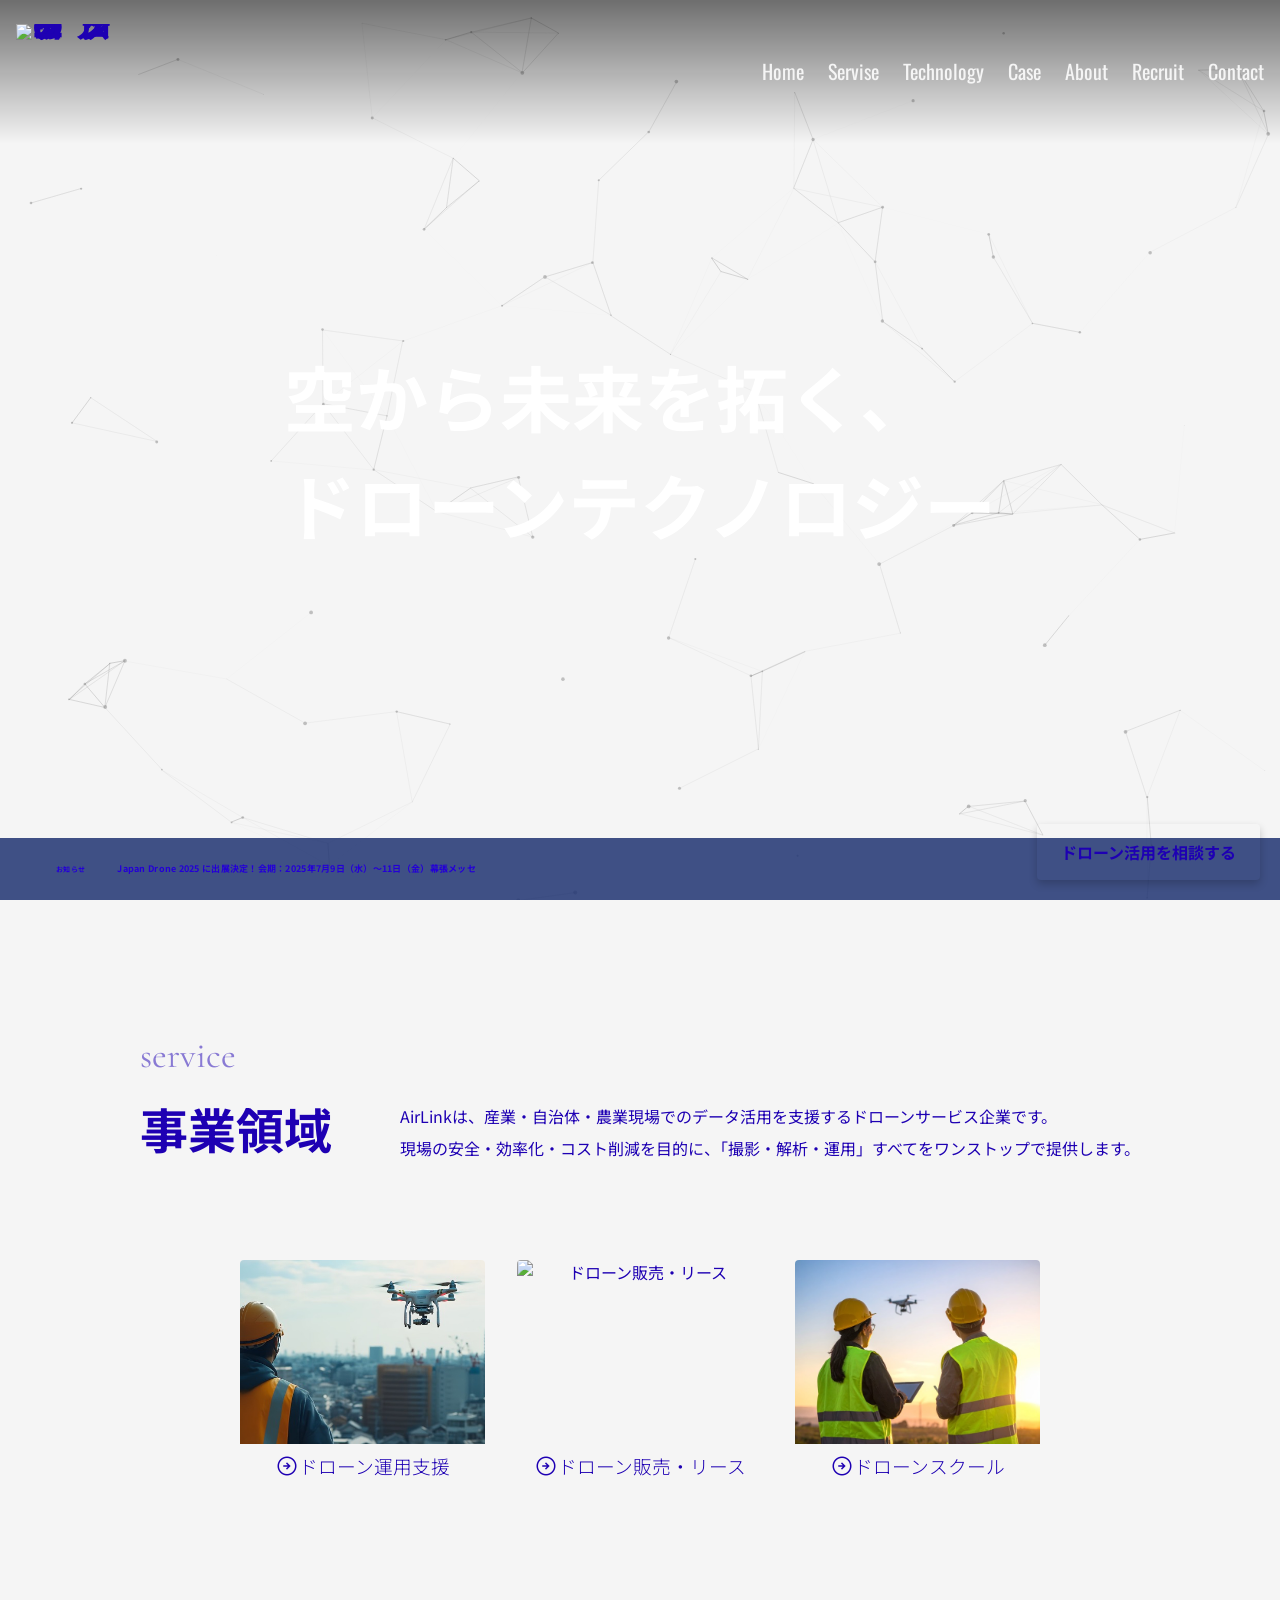
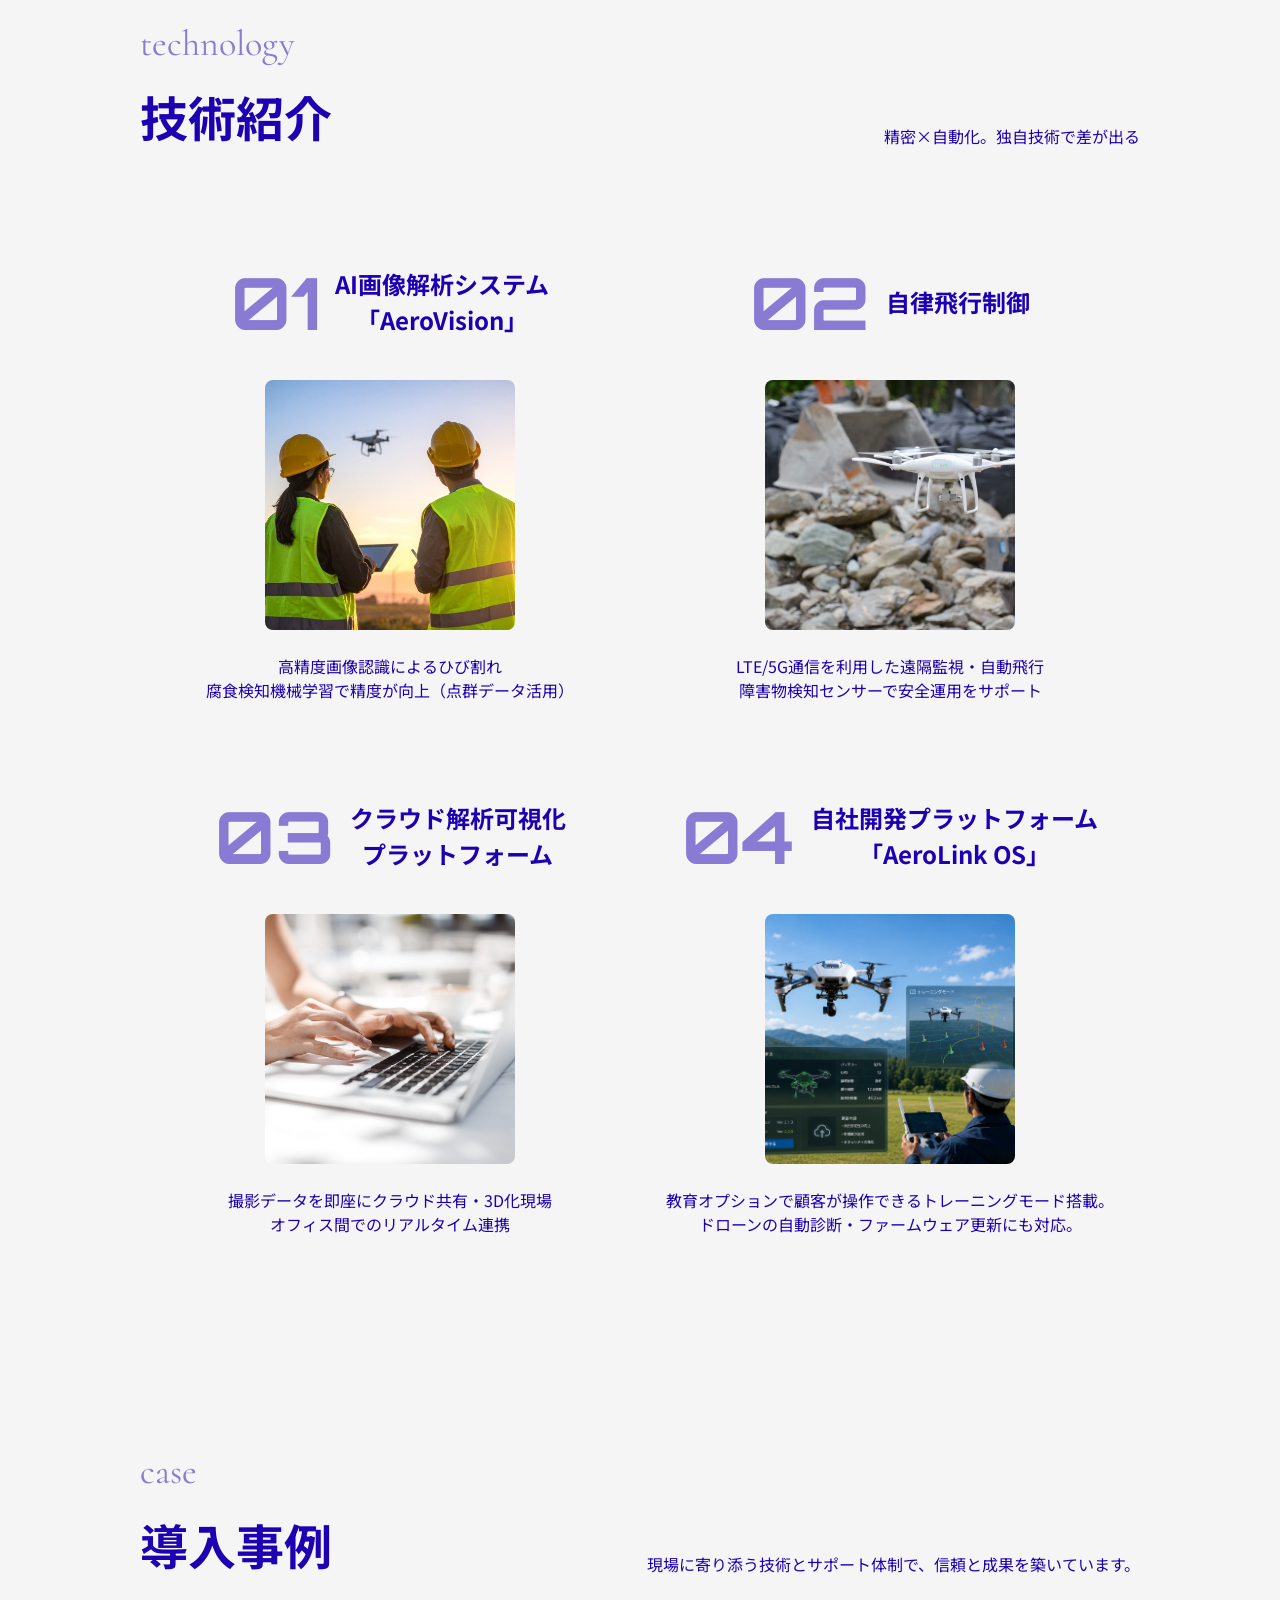
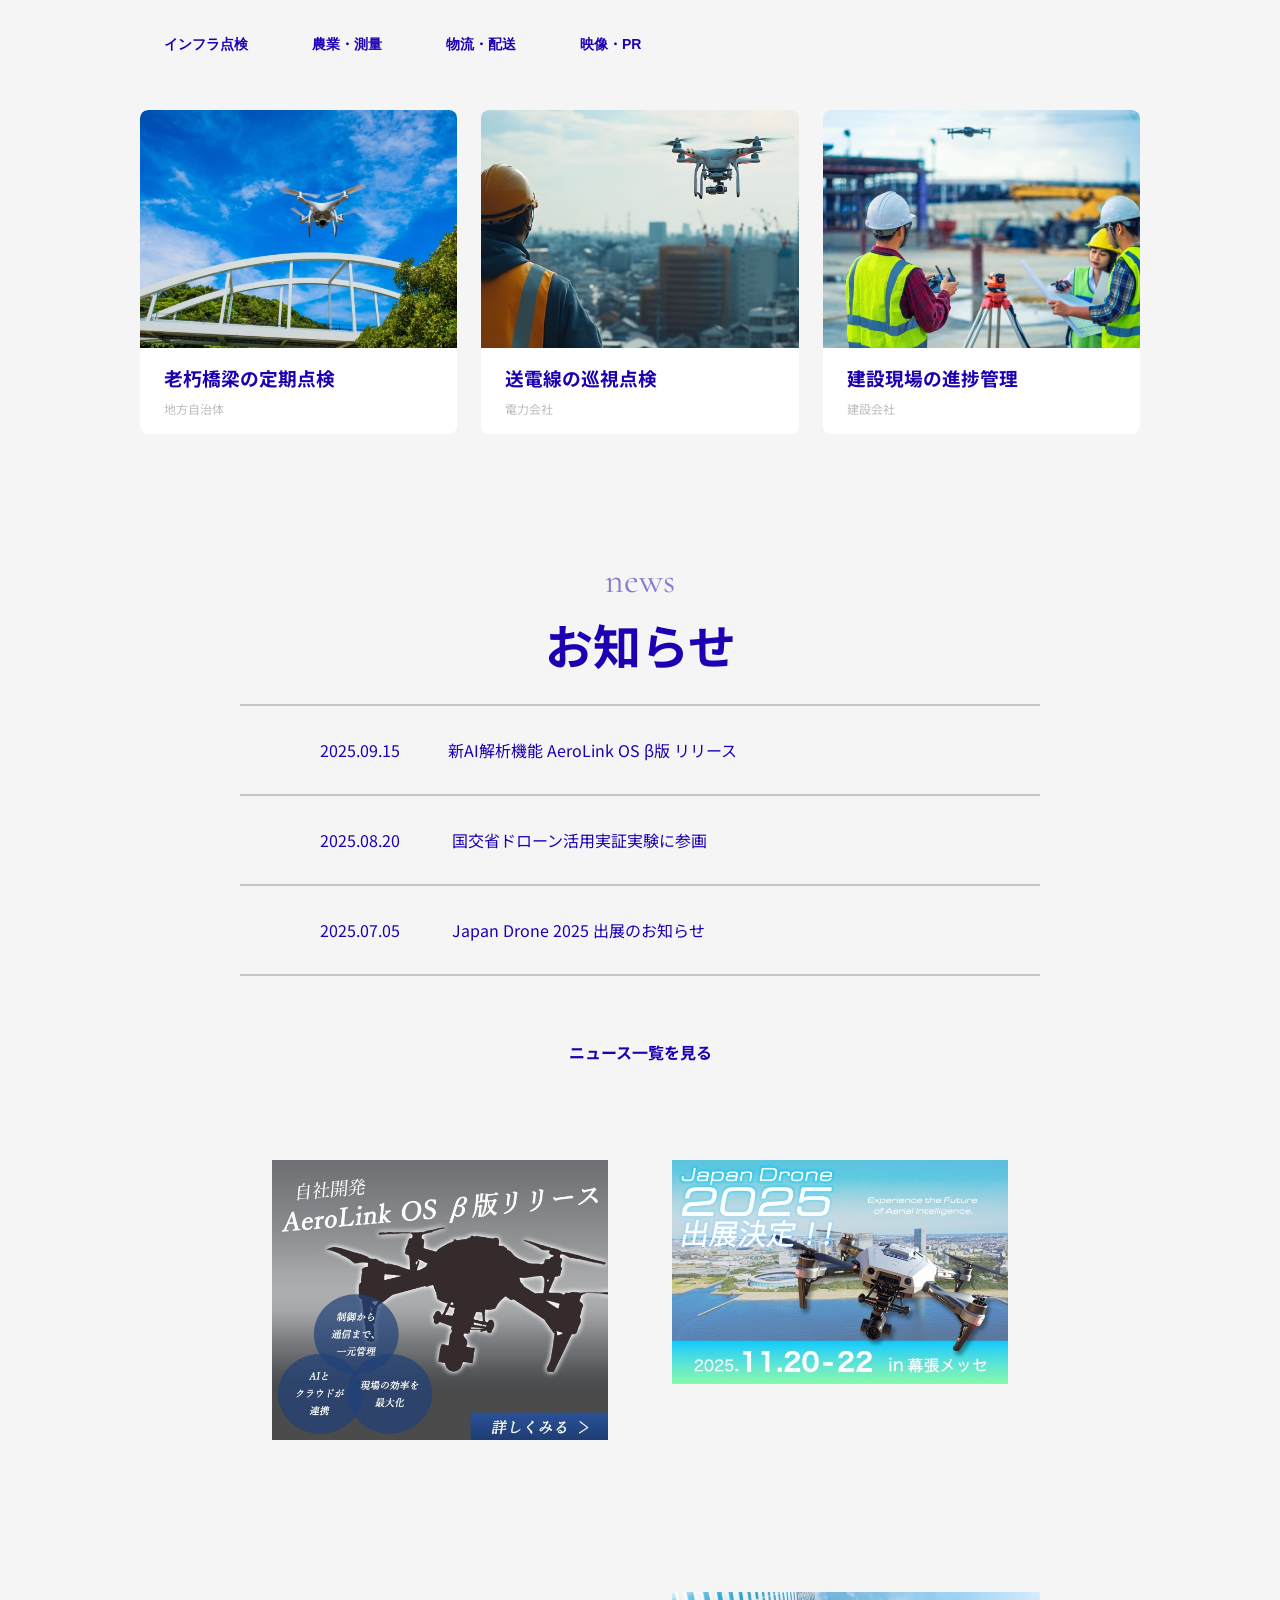
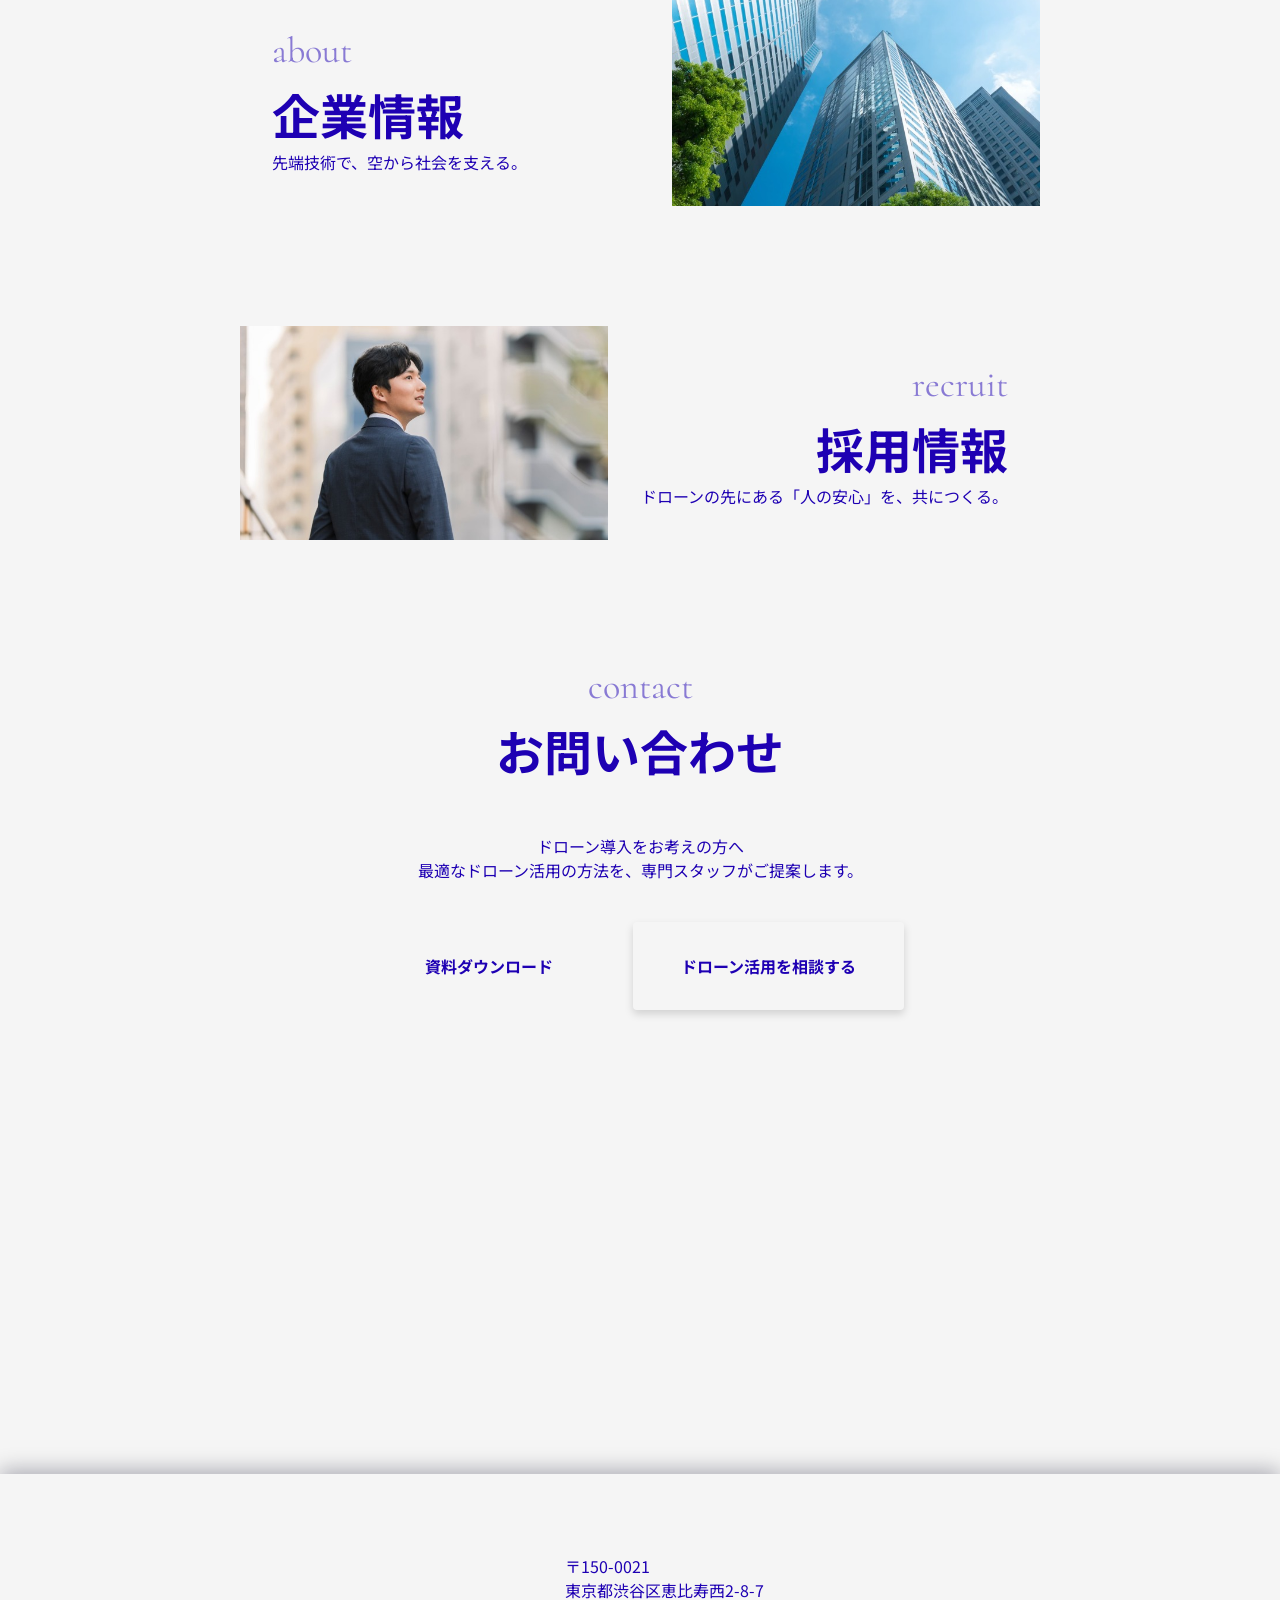
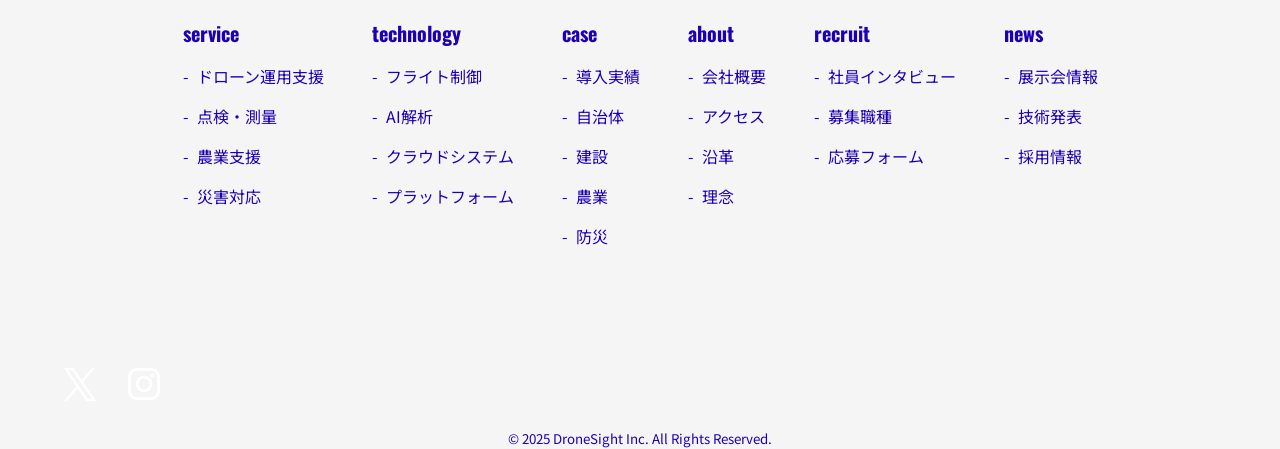
==== index.html @ 50ab11a4 "お知らせバーをヒーロー内に移動しファーストビューで表示されるよう修正" ====
<!DOCTYPE html>
<html lang="ja">

<head>
    <meta charset="UTF-8">
    <meta name="viewport" content="width=device-width, initial-scale=1.0">
    <meta name="robots" content="index, nofollow">
    <meta name="format-detection" content="telephone=no">
    <link rel="icon" href="./images/favicon.png" sizes="48x48" type="image/png">
    <link rel="apple-touch-icon" href="./images/favicon.png">

    <title>株式会社エアリンクテクノロジーズ</title>
    <meta name="description" content="エアリンクテクノロジーズは、産業向けドローンシステムとAI解析技術を駆使し、測量・点検・物流分野で高精度・高効率のソリューションを提供する技術企業です。">
    <link rel="stylesheet" href="./css/reset.css">
    <link rel="stylesheet" href="./css/globals.css">
    <link rel="stylesheet" href="./css/style.css">
    <link rel="stylesheet" href="./technology.html">
    <!-- google symbols -->
    <link rel="stylesheet"
        href="https://fonts.googleapis.com/css2?family=Material+Symbols+Outlined:opsz,wght,FILL,GRAD@20..48,100..700,0..1,-50..200" />
    <!-- google fonts -->
    <link
        href="https://fonts.googleapis.com/css2?family=Material+Symbols+Outlined&family=Shippori+Mincho&family=Cormorant:wght@400;600&family=Noto+Sans+JP:wght@400;700&family=Oswald:wght@400;600&family=Kaisei+Opti&family=Delius&family=Inter:wght@400;700&family=Orbitron:wght@400;700&family=Allura&family=Satisfy&display=swap"
        rel="stylesheet">

</head>

<body>
    <div id="bg"></div>
    <div class="site-container">
        <header>
            <!-- ここからハンバーガーメニュー -->

            <!-- メニューボタン -->
            <!-- ↓クリックしたら発動 -->
            <div class="btn">
                <!-- ↑クラス名をjs、cssセレクタと揃える。 -->
                <span></span>
                <span></span>
                <span></span>
            </div>
            <!-- メニューボタン -->

            <nav class="menu">
                <!-- ↑クラス名をjs、cssセレクタと揃える。 -->
                <ul>
                    <!-- メニューの中身 -->
                    <li><a class="link" href="./index.html">Home</a></li>
                    <li><a class="link" href="#p2">Servise</a></li>
                    <li><a class="link" href="./technology.html">Technoogy</a></li>
                    <li><a class="link" href="#p4">Case</a></li>
                    <li><a class="link" href="#p5">About</a></li>
                    <li><a class="link" href="#p6">Recruit</a></li>
                    <li><a class="link" href="#p7">Contact</a></li>
                    <!-- .linkはリンクをクリックしたときにメニューを閉じるjsのために付ける。js、cssセレクタと揃える。 -->
                    <!-- メニューの中身 -->
                </ul>
            </nav>
            <div class="hero-logo">
                <h1><a href="./index.html"><img src="./images/logo2.png" width="96" height="96" alt="エアリンクテクノロジーズのロゴ"></a></h1>
            </div>
            <nav class="menu-list">
                <ul>
                    <li><a href="./index.html" class="underline">Home</a></li>
                    <li><a href="#x" class="underline">Servise</a></li>
                    <li><a href="./technology.html" class="underline">Technology</a></li>
                    <li><a href="#x" class="underline">Case</a></li>
                    <li><a href="#x" class="underline">About</a></li>
                    <li><a href="#x" class="underline">Recruit</a></li>
                    <li><a href="#x" class="underline">Contact</a></li>
                </ul>
            </nav>
        </header>

        <main>
            <a href="#x" class="cta-btn">ドローン活用を相談する</a>
            <div class="hero-visual">
                <video autoplay muted loop playsinline class="hero-video">
                    <source src="./images/fv.mp4" type="video/mp4">
                    あなたのブラウザは動画に対応していません。
                </video>
                <p>空から未来を拓く、<span class="br">ドローンテクノロジー</span></p>
                <div class="fes-wrap">
                    <a href="#x" class="fes-notice">
                        <span class="fes-badge">お知らせ</span>
                        <p>Japan Drone 2025 に出展決定！会期：2025年7月9日（水）〜11日（金）幕張メッセ</p>
                    </a>
                </div>
            </div>
            <section class="service-wrap">
                <div class="section-inner size-l">
                    <div class="service-title slide-title">
                        <div class="service ">
                            <p class="en">service</p>
                            <h2>事業領域</h2>
                        </div>
                        <div class="service-about">
                            <p class="title-about">AirLinkは、産業・自治体・農業現場でのデータ活用を支援するドローンサービス企業です。<span class="br">
                                    現場の安全・効率化・コスト削減を目的に、「撮影・解析・運用」すべてをワンストップで提供します。</span></p>
                        </div>
                    </div>
                    <div class="service-list">
                        <div class="section-inner size-m">
                            <ul>
                                <li class="service-item">
                                    <a href="">
                                        <img src="./images/dorone7.jpeg" alt="ドローン運用支援">
                                        <h3 class="service-item-title">
                                            <span class="material-symbols-outlined"> arrow_circle_right
                                            </span>
                                            <span>ドローン運用支援</span>
                                        </h3>
                                    </a>
                                </li>
                                <li class="service-item">
                                    <a href="#X">
                                        <img src="./images/dorone6.png" alt="ドローン販売・リース">
                                        <h3 class="service-item-title">
                                            <span class="material-symbols-outlined">arrow_circle_right
                                            </span>
                                            <span>ドローン販売・リース</span>
                                        </h3>
                                    </a>
                                </li>
                                <li class="service-item">
                                    <a href="">
                                        <img src="./images/dorone_s.jpg" alt="ドローンスクール">
                                        <h3 class="service-item-title">
                                            <span class="material-symbols-outlined">arrow_circle_right
                                            </span>
                                            <span>ドローンスクール</span>
                                        </h3>
                                    </a>
                                </li>
                            </ul>
                        </div>
                    </div>
                </div>
            </section>
            <section class="technology-wrap">
                <div class="section-inner size-l">
                    <div class="technology-title slide-title">
                        <div class="technology ">
                            <p class="en">technology</p>
                            <h2>技術紹介</h2>
                        </div>
                        <div class="technology-about">
                            <p>精密×自動化。独自技術で差が出る</p>
                        </div>
                    </div>
                    <ul class="technology-list">
                        <li>
                            <div class="card-title">
                                <span class="number">01</span>
                                <h3> AI画像解析システム<span class="br">「AeroVision」</span></h3>
                            </div>
                            <img src="./images/dorone_s.jpg" alt="">
                            <p>高精度画像認識によるひび割れ<span class="br">腐食検知機械学習で精度が向上（点群データ活用）</span> </p>
                        </li>
                        <li>
                            <div class="card-title">
                                <span class="number">02</span>
                                <h3>自律飛行制御</h3>
                            </div>
                            <img src="./images/dorone8.jpeg" alt="">
                            <p>LTE/5G通信を利用した遠隔監視・自動飛行<span class="br">障害物検知センサーで安全運用をサポート</span></p>
                        </li>
                        <li>
                            <div class="card-title">
                                <span class="number">03</span>
                                <h3>クラウド解析可視化<span class="br">プラットフォーム</span></h3>
                            </div>
                            <img src="./images/dorone9.jpeg" alt="">
                            <p>撮影データを即座にクラウド共有・3D化現場<span class="br">オフィス間でのリアルタイム連携</span></p>
                        </li>
                        <li>
                            <div class="card-title">
                                <span class="number">04</span>
                                <h3>自社開発プラットフォーム<span class="br">「AeroLink OS」</span></h3>
                            </div>
                            <img src="./images/dorone7.png" alt="">
                            <p>教育オプションで顧客が操作できるトレーニングモード搭載。<span class="br">ドローンの自動診断・ファームウェア更新にも対応。</span></p>
                        </li>
                    </ul>
                </div>
            </section>
            <section class="case-wrap">
                <div class="section-inner size-l">
                    <div class="case-title slide-title">
                        <div class="case">
                            <p class="en">case</p>
                            <h2>導入事例</h2>
                        </div>
                        <div class="case-about">
                            <p class="title-about">現場に寄り添う技術とサポート体制で、信頼と成果を築いています。</p>
                        </div>
                    </div>
                    <div class="case-tabs">
                        <button class="case-tab active" data-cat="infra">インフラ点検</button>
                        <button class="case-tab" data-cat="agri">農業・測量</button>
                        <button class="case-tab" data-cat="logistics">物流・配送</button>
                        <button class="case-tab" data-cat="media">映像・PR</button>
                    </div>
                    <div class="case-slider-outer">
                        <div class="case-slider-track">
                            <div class="case-slide-card" data-cat="infra">
                                <img src="./images/bridge.jpeg" alt="">
                                <div class="case-slide-body">
                                    <h3>老朽橋梁の定期点検</h3>
                                    <span class="case-slide-label">地方自治体</span>
                                </div>
                            </div>
                            <div class="case-slide-card" data-cat="infra">
                                <img src="./images/dorone7.jpeg" alt="">
                                <div class="case-slide-body">
                                    <h3>送電線の巡視点検</h3>
                                    <span class="case-slide-label">電力会社</span>
                                </div>
                            </div>
                            <div class="case-slide-card" data-cat="infra">
                                <img src="./images/dorone5.jpeg" alt="">
                                <div class="case-slide-body">
                                    <h3>建設現場の進捗管理</h3>
                                    <span class="case-slide-label">建設会社</span>
                                </div>
                            </div>
                            <div class="case-slide-card" data-cat="agri">
                                <img src="./images/dorone12.jpg" alt="">
                                <div class="case-slide-body">
                                    <h3>広域農地の生育モニタリング</h3>
                                    <span class="case-slide-label">農業法人</span>
                                </div>
                            </div>
                            <div class="case-slide-card" data-cat="agri">
                                <img src="./images/dorone8.jpeg" alt="">
                                <div class="case-slide-body">
                                    <h3>測量時間を1/3に短縮</h3>
                                    <span class="case-slide-label">土地家屋調査士</span>
                                </div>
                            </div>
                            <div class="case-slide-card" data-cat="agri">
                                <img src="./images/dorone3.jpg" alt="">
                                <div class="case-slide-body">
                                    <h3>ピンポイント農薬散布</h3>
                                    <span class="case-slide-label">農業生産法人</span>
                                </div>
                            </div>
                            <div class="case-slide-card" data-cat="logistics">
                                <img src="./images/dorone11.jpg" alt="">
                                <div class="case-slide-body">
                                    <h3>離島への無人配送</h3>
                                    <span class="case-slide-label">EC事業者</span>
                                </div>
                            </div>
                            <div class="case-slide-card" data-cat="logistics">
                                <img src="./images/dorone13.jpg" alt="">
                                <div class="case-slide-body">
                                    <h3>山間部への医薬品輸送</h3>
                                    <span class="case-slide-label">医療機関</span>
                                </div>
                            </div>
                            <div class="case-slide-card" data-cat="logistics">
                                <img src="./images/dorone15.jpg" alt="">
                                <div class="case-slide-body">
                                    <h3>店舗間在庫移送の自動化</h3>
                                    <span class="case-slide-label">小売チェーン</span>
                                </div>
                            </div>
                            <div class="case-slide-card" data-cat="media">
                                <img src="./images/dorone14.jpg" alt="">
                                <div class="case-slide-body">
                                    <h3>工場・施設の販促動画制作</h3>
                                    <span class="case-slide-label">製造業</span>
                                </div>
                            </div>
                            <div class="case-slide-card" data-cat="media">
                                <img src="./images/dorone16.jpg" alt="">
                                <div class="case-slide-body">
                                    <h3>開発地の空撮PR映像</h3>
                                    <span class="case-slide-label">不動産デベロッパー</span>
                                </div>
                            </div>
                            <div class="case-slide-card" data-cat="media">
                                <img src="./images/dorone10.jpg" alt="">
                                <div class="case-slide-body">
                                    <h3>物件・土地の空撮PR</h3>
                                    <span class="case-slide-label">不動産仲介</span>
                                </div>
                            </div>
                        </div>
                    </div>
                </div>
            </section>
            <section class="news-wrap">
                <div class="section-inner size-m">
                    <div class="news-title">
                        <p class="en">news</p>
                        <h2>お知らせ</h2>
                    </div>
                    <div class="news-list">
                        <ol>
                            <li><a href=""><time datetime="2025-09-15">2025.09.15</time>新AI解析機能 AeroLink OS β版 リリース</a>
                            </li>
                            <li><a href=""><time datetime="2025-08-20">2025.08.20</time> 国交省ドローン活用実証実験に参画</a></li>
                            <li><a href=""><time datetime="2025-07-05">2025.07.05</time> Japan Drone 2025 出展のお知らせ</a>
                            </li>
                        </ol>
                        <div class="news-btn">
                            <a href="#X">ニュース一覧を見る</a>
                        </div>
                    </div>
                </div>
            </section>
            <section class="banner-wrap">
                <div class="section-inner size-m">
                    <p class="banner1"><a href="#X"><img src="./images/mr_1.jpg" width="200" height="100" alt=""></a>
                    </p>
                    <p class="banner2"><a href="#X"><img src="./images/makuhari.jpg" width="200" height="100"
                                alt=""></a>
                    </p>
                </div>
            </section>
            <section class="about-wrap">
                <div class="section-inner size-m">
                    <ul class="about-list">
                        <li>
                            <a href="">
                                <div class="about-title">
                                    <p class="en">about</p>
                                    <h2>企業情報</h2>
                                    <p>先端技術で、空から社会を支える。</p>
                                </div>
                                <div class="about-list-img"></div>
                            </a>
                        </li>
                    </ul>
                    <ul class="recruit-list">
                        <li>
                            <a href="">
                                <div class="recruit-list-img"></div>
                                <div class="recruit-title">
                                    <p class="en">recruit</p>
                                    <h2>採用情報</h2>
                                    <p>ドローンの先にある「人の安心」を、共につくる。</p>
                                </div>
                            </a>
                        </li>
                    </ul>
                </div>
            </section>
            <section class="contact-wrap">
                <div class="section-inner size-m">
                    <div class="contact-title">
                        <p class="en">contact</p>
                        <h2>お問い合わせ</h2>
                        <p>
                            ドローン導入をお考えの方へ
                            <span class="br">最適なドローン活用の方法を、専門スタッフがご提案します。</span>
                        </p>
                    </div>
                    <div class="contact-btn">
                        <div class="contact">
                            <a href="#x">資料ダウンロード</a>
                        </div>
                        <address class="tel-wrap">
                            <a href="#x">ドローン活用を相談する</a>
                        </address>
                    </div>
                </div>
            </section>
            <div class="map">
                <iframe
                    src="https://www.google.com/maps/embed?pb=!1m18!1m12!1m3!1d3240.216026651735!2d139.70423887534557!3d35.696301229146826!2m3!1f0!2f0!3f0!3m2!1i1024!2i768!4f13.1!3m3!1m2!1s0x60188cdeb91dcf3f%3A0xb6ac98faf88cd44!2z44Ki44K444Oj44K544OI44Ki44Kr44OH44Of44O8!5e0!3m2!1sja!2sjp!4v1761213517046!5m2!1sja!2sjp"
                    width="" height="400" style="border:0;" allowfullscreen="" loading="lazy"
                    referrerpolicy="no-referrer-when-downgrade"></iframe>
            </div>

        </main>
    </div>




    <footer>
        <div class="footer-wrap">
            <!-- <div class="copy">
                <h2>「ドローン×データで、空から社会を支える」</h2>
            </div> -->
            <div class="adress">
                <a href="./index.html"><img src="./images/logo.png" alt=""></a>
                <address>〒150-0021<span class="br">東京都渋谷区恵比寿西2-8-7</span></address>
            </div>
            <nav class="footer-main-menu">
                <ul class="footer-list">
                    <li class="footer-list-btn"><a href="#x" class="underline">service</a></li>
                    <li>
                        <a href="#x" class="underline">
                            <span class="add-char before " data-char="-">ドローン運用支援</span>
                        </a>
                    </li>
                    <li>
                        <a href="#x" class="underline">
                            <span class="add-char before " data-char="-">点検・測量</span>
                        </a>
                    </li>
                    <li>
                        <a href="#x" class="underline">
                            <span class="add-char before " data-char="-">農業支援</span>
                        </a>
                    </li>
                    <li>
                        <a href="#x" class="underline">
                            <span class="add-char before " data-char="-">災害対応</span>
                        </a>
                    </li>
                </ul>
                <ul class="footer-list">
                    <li class="footer-list-btn"><a href="./technology.html" class="underline">technology</a></li>
                    <li>
                        <a href="./technology.html" class="underline">
                            <span class="add-char before " data-char="-">フライト制御</span>
                        </a>
                    </li>
                    <li>
                        <a href="./technology.html" class="underline">
                            <span class="add-char before " data-char="-">AI解析</span>
                        </a>
                    </li>
                    <li>
                        <a href="./technology.html" class="underline">
                            <span class="add-char before " data-char="-">クラウドシステム</span>
                        </a>
                    </li>
                    <li>
                        <a href="./technology.html" class="underline">
                            <span class="add-char before " data-char="-">プラットフォーム</span>
                        </a>
                    </li>
                </ul>
                <ul class="footer-list">
                    <li class="footer-list-btn"><a href="#x" class="underline">case</a></li>
                    <li>
                        <a href="#x" class="underline">
                            <span class="add-char before" data-char="-">導入実績</span>
                        </a>
                    </li>
                    <li>
                        <a href="#x" class="underline">
                            <span class="add-char before" data-char="-">自治体</span>
                        </a>
                    </li>
                    <li>
                        <a href="#x" class="underline">
                            <span class="add-char before" data-char="-">建設</span>
                        </a>
                    </li>
                    <li>
                        <a href="#x" class="underline">
                            <span class="add-char before" data-char="-">農業</span>
                        </a>
                    </li>
                    <li>
                        <a href="#x" class="underline">
                            <span class="add-char before" data-char="-">防災</span>
                        </a>
                    </li>
                </ul>
                <ul class="footer-list">
                    <li class="footer-list-btn"><a href="#x" class="underline">about</a></li>
                    <li>
                        <a href="#x" class="underline">
                            <span class="add-char before" data-char="-">会社概要</span>
                        </a>
                    </li>
                    <li>
                        <a href="#x" class="underline">
                            <span class="add-char before" data-char="-">アクセス</span>
                        </a>
                    </li>
                    <li>
                        <a href="#x" class="underline">
                            <span class="add-char before" data-char="-">沿革</span>
                        </a>
                    </li>
                    <li>
                        <a href="#x" class="underline">
                            <span class="add-char before" data-char="-">理念</span>
                        </a>
                    </li>
                </ul>
                <ul class="footer-list">
                    <li class="footer-list-btn"><a href="#x" class="underline">recruit</a></li>
                    <li>
                        <a href="#x" class="underline">
                            <span class="add-char before" data-char="-">社員インタビュー</span>
                        </a>
                    </li>
                    <li>
                        <a href="#x" class="underline">
                            <span class="add-char before" data-char="-">募集職種</span>
                        </a>
                    </li>
                    <li>
                        <a href="#x" class="underline">
                            <span class="add-char before" data-char="-">応募フォーム</span>
                        </a>
                    </li>
                </ul>
                <ul class="footer-list">
                    <li class="footer-list-btn"><a href="#x" class="underline">news</a></li>
                    <li>
                        <a href="#x" class="underline">
                            <span class="add-char before" data-char="-">展示会情報</span>
                        </a>
                    </li>
                    <li>
                        <a href="#x" class="underline">
                            <span class="add-char before" data-char="-">技術発表</span>
                        </a>
                    </li>
                    <li>
                        <a href="#x" class="underline">
                            <span class="add-char before" data-char="-">採用情報</span>
                        </a>
                    </li>
                </ul>
            </nav>
        </div>
        <nav class="sns-links">
           
            <ul class="sns">
                <a href="#x"><img src="./images/logo-white.png" width="32" height="32" alt="エックス"></a>
            </ul>
            <ul class="sns">
                <li>
                    <a href="#x"><img src="./images/instagram_.png" width="32" height="32" alt="インスタグラム"></a>
                </li>
            </ul>
        </nav>

        <p class="small"><small>© 2025 DroneSight Inc. All Rights Reserved.</small></p>
    </footer>
     <script src="js/jquery-3.7.1.min.js"></script>
    <script src="./js/main.js"></script>
    <script src="./js/libs/particles.min.js"></script>
    <script src="js/script.js"></script>
</body>

</html>
---- css/globals.css ----
:root {
  /* 基本単位 */
  --base-unit: 8px;
  --half-unit: 4px;

  /* 余白 ----------------------------------------------------------------- */
  /* 倍数 */
  --spacing-1: calc(var(--base-unit) * 1);
  /* 8px */
  --spacing-2: calc(var(--base-unit) * 2);
  /* 16px */
  --spacing-3: calc(var(--base-unit) * 3);
  /* 24px */
  --spacing-4: calc(var(--base-unit) * 4);
  /* 32px */
  --spacing-5: calc(var(--base-unit) * 5);
  /* 40px */
  --spacing-6: calc(var(--base-unit) * 6);
  /* 48px */
  --spacing-7: calc(var(--base-unit) * 7);
  /* 56px */
  --spacing-8: calc(var(--base-unit) * 8);
  /* 64px */
  --spacing-9: calc(var(--base-unit) * 9);
  /* 72px */
  --spacing-10: calc(var(--base-unit) * 10);
  /* 80px */
  --spacing-11: calc(var(--base-unit) * 11);
  /* 88px */
  --spacing-12: calc(var(--base-unit) * 12);
  /* 96px */
  --spacing-15: calc(var(--base-unit) * 15);
  /* 120px */
  --spacing-16: calc(var(--base-unit) * 16);
  /* 128px */
  --spacing-25: calc(var(--base-unit) * 25);
  /* 200px */
  

  /* 特殊ケース */
  --spacing-min: 1px;
  --spacing-min-2: 2px;
  --spacing-half: var(--half-unit);
  --spacing-1_5: calc(var(--half-unit) * 3);
  --spacing-2_5: calc(var(--half-unit) * 5);
  --spacing-37_5: calc(var(--base-unit) * 37.5);

  /* 文字 ----------------------------------------------------------------- */
  /* 基本フォント定義 */
  --font-google-symbols: "Material Symbols Outlined";
  --font-serif-ja: "Shippori Mincho", serif;
  --font-serif-en: "Cormorant", serif;
  --font-gothic-ja: "Noto Sans JP", sans-serif;
  --font-gothic-en: "Oswald", sans-serif;
  --font-logo: "Kaisei Opti", serif;
  --font-color: "Delius", "Inter", "Noto Sans JP", cursive, sans-serif;
  --font-glitch: "Orbitron", "Noto Sans JP", sans-serif;
  --font-cursive: "Allura", "Satisfy", "Noto Sans JP", sans-serif;

  /* Font Weight */
  --font-weight-light: 300;
  --font-weight-regular: 400;
  --font-weight-medium: 500;
  --font-weight-bold: 700;

  /* 1rem = 10px 基準 */
  font-size: 62.5%;

  /* Font Size (px) */
  --font-size-10: 1rem;
  --font-size-12: 1.2rem;
  --font-size-14: 1.4rem;
  --font-size-16: 1.6rem;
  --font-size-18: 1.8rem;
  --font-size-20: 2rem;
  --font-size-24: 2.4rem;
  --font-size-28: 2.8rem;
  --font-size-32: 3.2rem;
  --font-size-36: 3.6rem;
  --font-size-48: 4.8rem;
  --font-size-64: 6.4rem;
  --font-size-72: 7.2rem;

  /* Line Height (%) */
  --line-height-100: 1;
  /* 100% */
  --line-height-120: 1.2;
  /* 120% (Default) */
  --line-height-140: 1.4;
  /* 140% */
  --line-height-150: 1.5;
  /* 150% */
  --line-height-180: 1.8;
  /* 180% */
  --line-height-200: 2;
  /* 200% */

  /* Default styles */
  --font-size-default: var(--font-size-16);
  --line-height-default: var(--line-height-150);

  /* ボーダー ----------------------------------------------------------------- */
  /* Border Widths */
  --border-w-min: 1px;
  --border-w-default: 2px;
  --border-bold: 4px;

  /* Border Radius with Scale */
  --radius-1: 1px;
  --radius-2: 2px;
  --radius-4: 4px;
  --radius-8: 8px;
  --radius-12: 12px;
  --radius-16: 16px;
  --radius-32: 32px;
  --radius-40: 40px;
  --radius-64: 64px;
  --radius-full: 9999px;

  --border-primary: var(--theme-color-fg);
  --border-secondary: var(--gray-50);
  --border-tertiary: var(--gray-20);

  /* 影 ----------------------------------------------------------------- */
  /* Shadow control variables */
  --shadow-enabled: 1;
  --shadow-elevation: 2;
  --shadow-opacity: calc(0.06 + (var(--shadow-elevation) * 0.04));

  /* Shadow variables */
  --shadow-subtle: 0px calc(1px * var(--shadow-enabled))
    calc(3px * var(--shadow-enabled)) 0px
    rgba(0, 0, 0, calc(var(--shadow-opacity) * 0.5));
  --shadow-normal: 0px calc(2px * var(--shadow-enabled))
    calc(8px * var(--shadow-enabled)) 0px
    rgba(0, 0, 0, calc(var(--shadow-opacity) * 0.66));
  --shadow-medium: 0px calc(4px * var(--shadow-enabled))
    calc(16px * var(--shadow-enabled)) 0px rgba(0, 0, 0, var(--shadow-opacity));
  --shadow-large: 0px calc(8px * var(--shadow-enabled))
    calc(32px * var(--shadow-enabled)) 0px
    rgba(0, 0, 0, calc(var(--shadow-opacity) * 1.33));
  --shadow-wide-weak: 0px calc(1px * var(--shadow-enabled))
    calc(12px * var(--shadow-enabled)) 0px
    rgba(0, 0, 0, calc(var(--shadow-opacity) * 0.5));
  --shadow-for-dark-text: 0px 1px 4px 0px #ffffff;

  /* 色 ----------------------------------------------------------------- */

  /* === HEX Colors === */

  /* Base Colors (HEX) */
  --non-colored-white: #ffffff;
  --non-colored-black: #000000;

  /* Grayscale (HEX) */
  --gray-10: #fafafa;
  --gray-20: #f5f5f5;
  --gray-30: #eeeeee;
  --gray-40: #e0e0e0;
  --gray-50: #bdbdbd;
  --gray-60: #9e9e9e;
  --gray-70: #757575;
  --gray-80: #616161;
  --gray-90: #424242;

  /* Theme Colors (HEX) */
  --theme-color-primary: #1e00b3;
  --theme-color-secondary: #4931ff;
  --theme-color-tertiary: #00e0ff;
  --theme-color-gradient: 
  var(--theme-color-primary) 0%, 
  var(--theme-color-secondary) 50%, 
  var(--theme-color-tertiary) 100%;


  --theme-color-red-primary: #ff1a1a;
  --theme-color-red-accent: #33ff99;
  --theme-color-blue-primary: #1738ff;
  --theme-color-blue-accent: #39ff14;
  --theme-color-yellow-highlight: #ffe924;
  --theme-color-violet-primary: #e46cff;
  --theme-color-violet-accent: #3dffe6;
  --theme-color-aqua-primary: #5ff2ea;
  --theme-color-aqua-accent: #d4ff1f;
  --theme-color-orange-primary: #ff6733;
  --theme-color-orange-accent: #ffd633;
  --theme-color-yellow-primary: #ffe924;
  --theme-color-yellow-accent: #ff3a1f;

  /* === RGB Colors === */

  /* Base RGB Values */
  --colored-black-rgb: 14, 14, 14;
  --colored-white-rgb: 245, 245, 245;
  --red-primary-rgb: 255, 26, 26;
  --blue-primary-rgb: 23, 56, 255;
  --violet-primary-rgb: 228, 108, 255;
  --aqua-primary-rgb: 95, 242, 234;
  --orange-primary-rgb: 255, 103, 51;

  /* Solid RGB Colors */
  --colored-black: rgb(var(--colored-black-rgb));
  --colored-white: rgb(var(--colored-white-rgb));

  /* Transparent Colors - Black */
  --black-transparent-60: rgba(var(--colored-black-rgb), 0.6);
  --black-transparent-40: rgba(var(--colored-black-rgb), 0.4);
  --black-transparent-20: rgba(var(--colored-black-rgb), 0.2);
  --black-transparent-10: rgba(var(--colored-black-rgb), 0.1);

  /* Transparent Colors - White */
  --white-transparent-95: rgba(var(--colored-white-rgb), 0.95);
  --white-transparent-90: rgba(var(--colored-white-rgb), 0.9);
  --white-transparent-70: rgba(var(--colored-white-rgb), 0.7);
  --white-transparent-50: rgba(var(--colored-white-rgb), 0.5);
  --white-transparent-30: rgba(var(--colored-white-rgb), 0.3);
  --white-transparent-10: rgba(var(--colored-white-rgb), 0.1);

  /* Transparent Colors - Theme */
  --red-transparent-20: rgba(var(--red-primary-rgb), 0.2);
  --blue-transparent-20: rgba(var(--blue-primary-rgb), 0.2);
  --violet-transparent-20: rgba(var(--violet-primary-rgb), 0.2);
  --violet-transparent-50: rgba(var(--violet-primary-rgb), 0.5);
  --aqua-transparent-20: rgba(var(--aqua-primary-rgb), 0.2);
  --aqua-transparent-50: rgba(var(--aqua-primary-rgb), 0.5);
  --orange-transparent-20: rgba(var(--orange-primary-rgb), 0.2);
  --orange-transparent-50: rgba(var(--orange-primary-rgb), 0.5);

  /* === Shadow Effects === */

  /* Theme Color Shadows */
  --theme-color-red-shadow: 0 0 20px var(--theme-color-red-primary),
    inset 0 0 20px var(--red-transparent-20);
  --theme-color-blue-shadow: 0 0 20px var(--theme-color-blue-primary),
    inset 0 0 20px var(--blue-transparent-20);

  /* === Semantic Colors === */

  /* Theme Semantic Colors */
  --theme-color-fg: var(--theme-color-primary);
  --theme-color-surface: var(--colored-white); /* 主に背景 */
  --theme-color-muted: var(--gray-70);
  --theme-color-fg-inverse: var(--colored-white); /* 逆になる */
  --theme-color-surface-inverse: var(--colored-black);
  --theme-color-muted-inverse: var(--gray-30);

  /* Status Colors */
  --success-color: var(--theme-color-blue-primary);
  --error-color: var(--theme-color-red-primary);
  --caution-color: var(--theme-color-red-primary);
  --warning-color: var(--theme-color-yellow-highlight);

  /* ルール ----------------------------------------------------------------- */
  /* 今回はなし */

  /* インデックス */
  --layer-a: 10;
  --layer-b: 20;
  --layer-c: 30;
  --layer-d: 40;
  --layer-max: 1000;

  /* トランジション */
  --transition-fast: 0.2s ease;
  --transition-smooth: 0.3s cubic-bezier(0.4, 0, 0.2, 1);
  --transition-slow: 0.6s cubic-bezier(0.4, 0, 0.2, 1);
  --transition-bounce: 0.6s cubic-bezier(0.68, -0.55, 0.265, 1.55);
  --transition-color: color 0.8s ease, background-color 0.8s ease,
    border-color 0.8s ease, box-shadow 0.8s ease;

  /* レイアウト */
  --header-height: 56px;
  --site-max-width: 1400px;
  --page-container-width: 800px;
  --content-max-width: 1200px;
  --section-inner-size-l: 1000px;
  --section-inner-size-m: 800px;
  --section-inner-size-s: 600px;
  --main-min-width: 372px;
  --bg-title-size: clamp(100px, 12vw, 220px);

  /* UI Components */
  --icon-btn-size: 48px;
}

/***********************************************************************************/
/* HTMLタグ                                                                        */
/***********************************************************************************/

html {
  scroll-behavior: smooth;
}

body {
  max-width: 100%;
  font-family: var(--font-gothic-ja);
  font-size: var(--font-size-default);
  font-weight: var(--font-weight-regular);
  line-height: var(--line-height-default);
  font-optical-sizing: auto;
  font-style: normal;
  text-align: justify;
  letter-spacing: 0;
  color: var(--theme-color-fg);
  background-color: var(--colored-white);
  accent-color: var(--theme-color-red-primary);
  -webkit-font-smoothing: antialiased;
  -moz-osx-font-smoothing: grayscale;
}

h1,
h2,
h3,
h4,
h5,
h6 {
  color: var(--theme-color-fg);
}

a {
  color: var(--theme-color-fg);
  text-decoration: none;
  transition: all var(--transition-fast);

  &:hover {
    color: var(--theme-color-fg);
  }

  &:active {
    color: var(--theme-color-red-primary);
  }
}

img {
  width: 100%;
  max-width: 100%;
  height: auto;
  vertical-align: bottom;
}

input,
select,
textarea {
  padding: var(--spacing-half) var(--spacing-1);
  border: var(--border-w-default) solid var(--border-secondary);
  border-radius: var(--radius-4);
  color: var(--theme-color-fg);
  background-color: var(--gray-30);
  transition: all var(--transition-smooth);

  &:focus {
    border-color: var(--theme-color-red-primary);
    box-shadow: var(--shadow-subtle);
  }
}

button {
  border: none;
  background: transparent;
}

/* スクロールバーのスタイリング */
::-webkit-scrollbar {
  width: var(--spacing-1);
  border-radius: var(--radius-8);
}

::-webkit-scrollbar-track {
  background-color: var(--gray-20);
}

::-webkit-scrollbar-thumb {
  background-color: var(--gray-50);
  border-radius: var(--radius-8);

  &:hover {
    background-color: var(--gray-60);
  }
}

/***********************************************************************************/
/* 汎用                                                                            */
/***********************************************************************************/
.clearfix::after {
  content: "";
  display: table;
  clear: both;
}

/* スクリーンリーダー専用 */
.sr-only {
  position: absolute;
  width: 1px;
  height: 1px;
  padding: 0;
  margin: -1px;
  overflow: hidden;
  clip: rect(0, 0, 0, 0);
  white-space: nowrap;
  border: 0;
}

span,
strong {
  /* 改行 */
  &.br {
    display: block;
  }

  /* SEO対策文字付与 */
  &.add-char {
    &.before {
      &::before {
        content: attr(data-char);
      }
    }

    &.after {
      &::after {
        content: attr(data-char);
      }
    }
  }
}
---- css/style.css ----
@charset "utf-8";

html {
    font-size: var(--font-size-16);
    font-family: var(--font-gothic-ja);

}

/* ↓ここからハンバーガーメニューのCSS */

/* メニューボタン */
.btn {
    display: none;
    position: fixed;
    top: 20px;
    right: 20px;
    z-index: 2;
    /* ボタンの重ね順を最前面（メニューより前面） */
    background-color: var(--theme-color-fg);
    /* ボタンの色 任意で変更*/
    padding: var(--spacing-1);
    /* ボタンとバーガーの余白 */
    border-radius: var(--radius-2);
    cursor: pointer;
    /* マウスオーバー時のカーソルを指にできるがタブレット、スマホで閲覧時のみのボタンであれば不要 */
}

.btn span {
    display: block;
    height: 2px;
    /* ↑3本線それぞれの太さ */
    width: 20px;
    /* ↑線の長さを設定 */
    margin-bottom: 6px;
    /* ↑線と線の距離 */
    background-color: #fff;
    /* ↑線の色 */
    transition: 0.5s;
}

.btn span:last-child {
    margin-bottom: 0;
}

.btn.active span:nth-child(1) {
    /* ↑ボタンがクリックされた後、1本目を斜めにする処理 */
    transform: rotate(45deg) translate(5.5px, 5.5px);
    background-color: #fff;
    /* ↑ボタンがクリックされた後の線の色 */
}

.btn.active span:nth-child(2) {
    /* ２本目の線の不透明度を0にして見えなくしている */
    opacity: 0;
}

.btn.active span:nth-child(3) {
    /* １本目の線と逆方向に斜めにする処理 */
    transform: rotate(-45deg) translate(5.5px, -5.5px);
    background-color: #fff;
    /* ↑ボタンがクリックされた後の線の色 */
}

/* メニュー */

.menu {
    background-color: rgba(255, 255, 255, 0.8);
    /* メニューの背景色 */
    width: 100%;
    /* 画面に対して横幅いっぱいに、半分にしたい場合は50％ */
    position: fixed;
    bottom: 0;
    right: -100%;
    /* 右画面外配置して固定 */
    transition: 0.5s;
    /* 0.5秒間か1 */
    z-index: 1;
    /* メニューの重なり順をボタンより背面、コンテンツよりも前面 */
    height: 100vh;
    /* 画面縦一杯の高さ */
    font-family: var(--font-gothic-en);
}

.menu.active {
    right: 0;
}


.menu ul {
    height: 100vh;
    /*.menuと高さを合わせる */
    display: flex;
    flex-direction: column;
    justify-content: center;
    align-items: center;
    /* liの配置調整のフレックス */
    gap: var( --spacing-1);
}

.menu ul li {
    list-style-type: none;
    text-align: center;
    margin-bottom: 1%;
}

.menu ul li a {
    color: var(--theme-color-fg);
    text-decoration: none;
    font-size: var(--font-size-24);
    font-weight: bold;
}


/* ここまでハンバーガーメニュー */
/* .activeはクリックした時にjQueryによって付与されるクラス、script.jsを確認 */

.br {
    display: block;
}

.section-inner {
    margin: 0 auto;

    &.size-full {
        max-width: 1400px;
    }

    &.size-l {
        max-width: 1000px;
    }

    &.size-m {
        max-width: 800px;
    }

    &.size-s {
        max-width: 400px;
    }
}

h2 {
    color: var(--color-navy);
    font-size: var(--font-size-48);
}

/* headerここから */

.hero-logo a {
    display: block;
     line-height: 0;
}

.hero-logo img {
    display: block;
    height: var(--spacing-12);
   
}


header {
    width: 100%;
    display: flex;
    justify-content: space-between;
    align-items: center;
    padding: var(--spacing-3) var(--spacing-2);
    
}

.menu-list ul {
    display: flex;
    gap: var(--spacing-3);
    font-size: var(--font-size-20);

    li {
        font-family: var(--font-gothic-en);
    }
}

.menu-list a {
    color: var(--theme-color-fg-inverse);
    gap: var(--spacing-3);
    border-bottom: 2px solid transparent;
    transition: color 0.2s, border-color 0.2s;
}

.menu-list a:hover {
    color: var(--color-white);
    border-bottom: 2px solid var(--color-cta);
}

#bg {
    position: fixed;
    top: 0;
    left: 0;
    width: 100%;
    height: 100%;
    z-index: -1;
    /* 背景にする */
    pointer-events: none;
    /* 背景をクリックできなくする */
}

/* タイトルを動かす */
.slide-title {
    opacity: 0;
    transform: translateX(-50px);
    transition: all 0.8s ease-out;
}

.slide-title.active {
    opacity: 1;
    transform: translateX(0);
}

.slide-title p {
    line-height: var(--line-height-200);
}



/* mainここから */

.en {
    color: var(--color-blue);
    opacity: 0.5;
    font-size: var(--font-size-36);
    font-family: var(--font-serif-en);
}

.btn-primary {
    background-color: var(--color-cta);
    color: var(--color-white);
    border: none;
    border-radius: 4px;
    padding: 14px 32px;
    font-weight: bold;
    transition: background-color 0.2s, transform 0.2s, box-shadow 0.2s;
    box-shadow: 0 4px 8px rgba(0, 0, 0, 0.15);
}

.btn-primary:hover {
    background-color: var(--color-cta-hover);
    color: var(--color-white);
    transform: translateY(-3px);
    box-shadow: 0 6px 12px rgba(0, 0, 0, 0.2);
}

.btn-secondary {
    background-color: transparent;
    color: var(--color-blue);
    border: 2px solid var(--color-blue);
    border-radius: 4px;
    padding: 12px 30px;
    font-weight: bold;
    transition: background-color 0.2s, color 0.2s, transform 0.2s, box-shadow 0.2s;
}

.btn-secondary:hover {
    background-color: var(--color-blue);
    color: var(--color-white);
    transform: translateY(-3px);
    box-shadow: 0 6px 12px rgba(0, 0, 0, 0.15);
}

.cta-btn {
    position: fixed;
    bottom: 20px;
    right: 20px;
    background-color: var(--color-cta);
    color: var(--color-white);
    padding: 16px 24px;
    font-weight: bold;
    box-shadow: 0 4px 8px rgba(0, 0, 0, 0.2);
    transition: transform 0.2s, box-shadow 0.2s, background-color 0.3s, color 0.3s, opacity 0.3s;
    z-index: 999;
    border-radius: var(--radius-4);
}

.cta-btn:hover {
    background-color: var(--color-cta-hover);
    color: var(--color-white);
    transform: translateY(-3px);
    box-shadow: 0 6px 12px rgba(0, 0, 0, 0.3);
}

.cta-btn.hidden {
    opacity: 0;
    pointer-events: none;
}

.cta-btn.on-footer {
    background-color: var(--color-white);
    color: var(--color-cta);
    box-shadow: 0 4px 8px rgba(0, 0, 0, 0.15);
}

.cta-btn.on-footer:hover {
    background-color: var(--gray-20);
    color: var(--color-cta-hover);
    box-shadow: 0 6px 12px rgba(0, 0, 0, 0.2);
}


.hero-visual {
    position: relative;
    height: 100vh;
    overflow: hidden;
    filter: brightness(1.2);
    display: flex;
    align-items: center;
    justify-content: center;
}

.hero-visual p {
    font-size: var(--font-size-72);
    font-weight: var(--font-weight-bold);
    color: var(--theme-color-fg-inverse);
}

.hero-video {
    position: absolute;
    top: 0;
    left: 0;
    width: 100%;
    height: 100%;
    object-fit: cover;
    /* トリミングしながら全体を埋める */
    z-index: -1;
    /* テキストの下に置く */
}

header {
    position: absolute;
    z-index: 1;
    background: linear-gradient(to bottom, rgba(0, 0, 0, 0.55) 0%, transparent 100%);
}


.fes-wrap {
    position: absolute;
    bottom: 0;
    left: 0;
    width: 100%;
    z-index: 1;
}

.fes-notice {
    display: flex;
    align-items: center;
    gap: var(--spacing-3);
    background-color: rgba(26, 43, 94, 0.85);
    backdrop-filter: blur(4px);
    padding: var(--spacing-3) var(--spacing-6);
    border-top: 2px solid var(--color-cta);
    cursor: pointer;
    transition: background-color 0.2s;
}

.fes-notice:hover {
    background-color: rgba(26, 43, 94, 1);
}

.fes-badge {
    flex-shrink: 0;
    background-color: var(--color-cta);
    color: var(--color-white);
    font-size: 0.7rem;
    font-weight: bold;
    letter-spacing: 0.05em;
    padding: 2px 8px;
    border-radius: var(--radius-2);
}

.fes-notice p {
    color: var(--color-white);
    font-size: 0.9rem;
    font-weight: bold;
    letter-spacing: 0.03em;
    margin: 0;
}



/* 事業領域ここから */

.service-wrap {
    margin: var(--spacing-6);
}

.service-title {
    display: flex;
    align-items: end;
    justify-content: space-between;
    border-bottom: var(--border-w-default) solid var(--color-blue);
    margin: var(--spacing-15) 0 auto;
}

.service-list .section-inner ul {
    display: flex;
    justify-content: center;
    gap: var(--spacing-4);
}

.service-item {
    margin-top: var(--spacing-12);
    width: 300px;
    text-align: center;
    transition: all 0.2s ease-in;
}

.service-item img {
    width: 100%;
    aspect-ratio: 4 / 3;
    object-fit: cover;
    display: block;
    border-top-left-radius: 4px;
    border-top-right-radius: 4px;
}

.service-item:hover {
    transform: scale(1.01);
    box-shadow: 0 8px 20px rgba(0, 0, 0, 0.2);
}


.service-item-title {
    display: flex;
    align-items: center;
    justify-content: center;
    background-color: var(--color-navy);
    padding: var(--spacing-1);
    color: var(--color-white);
}

.service-item-title span {
    font-weight: var(--font-weight-light);
}


/* 技術紹介ここから */

.technology-wrap {
    margin: var(--spacing-15);
}


.technology-title {
    display: flex;
    align-items: end;
    justify-content: space-between;
    border-bottom: var(--border-w-default) solid var(--color-blue);
    margin: 0 auto;
}

.technology-list {
    display: flex;
    align-items: center;
    justify-content: center;
    flex-wrap: wrap;
    text-align: center;
    margin-top: var(--spacing-12);
}

.technology-list li {
    flex: 50%;
    opacity: 0;
    transform: translateY(30px);
    transition: opacity 0.8s ease, transform 0.8s ease;
}

.technology-list li.show {
    opacity: 1;
    transform: translateY(0);
}

.technology-list li:nth-child(1) {
    transition-delay: 0.1s;
}

.technology-list li:nth-child(2) {
    transition-delay: 0.3s;
}

.technology-list li:nth-child(3) {
    transition-delay: 0.5s;
}

.technology-list li:nth-child(4) {
    transition-delay: 0.7s;
}

.technology-list img {
    width: 250px;
    height: 250px;
    border-radius: var(--radius-8);
    object-fit: cover;
    margin: var(--spacing-3);
}

.technology-list p {
    margin-bottom: var(--spacing-10);
}


.number {
    color: var(--color-blue);
    opacity: 0.5;
    font-weight: bold;
    font-size: var(--font-size-72);
    margin-right: var(--spacing-2);
    font-family: var(--font-glitch);
}

.card-title {
    display: flex;
    justify-content: center;
    align-items: center;

    h3 {
        font-size: var(--spacing-3);
    }
}

.bg-title {
    font-size: var(--bg-title-size);
    color: var(--color-navy);
    font-weight: 700;
    bottom: 0;
    line-height: 0.92;
}

.technology-page h3 {
    border-left: var(--border-bold) solid var(--color-blue);
    font-size: var(--spacing-5);
    margin-bottom: var(--spacing-3);
    padding-left: var(--spacing-3);
}

.technology-page section {
    margin: var(--spacing-15);
}

/* 導入事例ここから */

.case-title {
    display: flex;
    align-items: end;
    justify-content: space-between;
    border-bottom: var(--border-w-default) solid var(--color-blue);
    margin: var(--spacing-15) 0 auto;
}

.case-wrap {
    margin: var(--spacing-15);
}

.case-tabs {
    display: flex;
    gap: var(--spacing-2);
    margin-top: var(--spacing-6);
}

.case-tab {
    padding: var(--spacing-1) var(--spacing-3);
    border: 2px solid var(--color-blue);
    border-radius: 9999px;
    background: transparent;
    color: var(--color-blue);
    cursor: pointer;
    font-size: var(--font-size-14);
    font-weight: bold;
    transition: background-color 0.2s, color 0.2s;
}

.case-tab:hover {
    background-color: rgba(37, 99, 235, 0.1);
}

.case-tab.active {
    background-color: var(--color-blue);
    color: var(--color-white);
}

.case-slider-outer {
    margin-top: var(--spacing-6);
    overflow: hidden;
    border-radius: var(--radius-8);
}

.case-slider-track {
    display: flex;
    gap: 24px;
    transition: transform 0.4s ease;
}

.case-slide-card {
    flex: 0 0 calc((100% - 48px) / 3);
    background: #fff;
    border-radius: var(--radius-8);
    overflow: hidden;
    transition: transform 0.2s, box-shadow 0.2s;
}

.case-slide-card:hover {
    transform: translateY(-4px);
    box-shadow: 0 6px 16px rgba(0, 0, 0, 0.12);
}

.case-slide-card img {
    width: 100%;
    aspect-ratio: 4 / 3;
    object-fit: cover;
    display: block;
}

.case-slide-body {
    padding: var(--spacing-2) var(--spacing-3);
}

.case-slide-body h3 {
    text-align: left;
    font-weight: bold;
    margin-bottom: var(--spacing-1);
}

.case-slide-label {
    display: block;
    text-align: left;
    font-size: var(--font-size-12);
    color: var(--gray-50);
}


.title-about {
    line-height: var(--line-height-180);
    font-size: var(--font-size-16);
}

/* お知らせここから */
.news-title {
    align-items: center;
    display: flex;
    flex-direction: column;
    justify-content: center;
    margin-bottom: var(--spacing-3);
}

.news-title h2 {
    padding: 0 20px;
}

.news-wrap .section-inner {
    justify-content: center;
}

.news-wrap {
    margin-top: var(--spacing-15);
}

.news-list li {
    border-bottom: var(--border-w-default) solid var(--black-transparent-20);
}

.news-list li:first-child {
    border-top: var(--border-w-default) solid var(--black-transparent-20);
}

.news-list li a {
    display: block;
    padding: var(--spacing-4);
    color: var(--color-text);
}

.news-list li a:hover {
    background-color: var(--black-transparent-10);
}

.news-list ol li time {
    margin: var(--spacing-6);

}

.news-btn {
    text-align: center;
    margin: var(--spacing-6);
}

.news-btn a {
    display: inline-block;
    background-color: transparent;
    color: var(--color-blue);
    border: 2px solid var(--color-blue);
    border-radius: var(--radius-4);
    padding: var(--spacing-2) var(--spacing-4);
    font-weight: bold;
    transition: background-color 0.2s, color 0.2s, transform 0.2s;
}

.news-btn a:hover {
    background-color: var(--color-blue);
    color: var(--color-white);
    transform: translateY(-3px);
}

/* バナーここから */

.banner-wrap .section-inner {
    display: flex;
}

.banner-wrap .section-inner.size-m p {
    flex: 1;
    /* 均等に広がる */
    text-align: center;
    margin: var(--spacing-4);
}



/* 企業情報、採用情報ここから */
.about-list, .recruit-list {
    margin-top: var(--spacing-15);

}


.about-list a {
    display: flex;
}

.about-list a:hover {
    transform: scale(1.01);
    box-shadow: 0 8px 20px rgba(0, 0, 0, 0.2);
}

.about-title {
    flex: 1;
    padding: var(--spacing-4);
    background-color: var(--color-navy);
}

.about-title h2,
.recruit-title h2 {
    color: var(--color-white);
}

.about-list-img {
    flex: 1;
    background-image: url(../images/about.jpeg);
    background-position: center;
    background-repeat: no-repeat;
    background-size: cover;
}

.about-wrap .en {
    color: var(--color-white);
    opacity: 0.5;
}


.recruit-list {
    flex: 1;
    text-align: end;
}

.recruit-list a {
    display: flex;
}

.recruit-list a:hover {
    transform: scale(1.01);
    box-shadow: 0 8px 20px rgba(0, 0, 0, 0.2);
}

.recruit-list-img {
    flex: 1;
    background-image: url(../images/man.jpeg);
    background-position: center;
    background-repeat: no-repeat;
    background-size: cover;
}

.recruit-title {
    flex: 1;
    padding: var(--spacing-4);
    background-color: var(--color-navy);
}

.recruit-title p, .about-title p {
    color: var(--color-white);
}




/* お問い合わせここから */

.contact-title {
    margin-top: var(--spacing-15);
}

.contact-title p {
    padding: 0 var(--spacing-3);
}

.contact-wrap {
    text-align: center;
    margin: var(--spacing-6);
}

.contact-btn {
    display: flex;
    align-items: center;
    justify-content: center;
    margin: var(--spacing-3);
}

.contact-btn a {
    display: block;
    margin: var(--spacing-2);
    padding: var(--spacing-4) var(--spacing-6);
    border-radius: var(--radius-4);
    font-weight: bold;
    transition: background-color 0.2s, color 0.2s, transform 0.2s, box-shadow 0.2s;
}

.contact-btn .contact a {
    background-color: transparent;
    color: var(--color-blue);
    border: 2px solid var(--color-blue);
}

.contact-btn .contact a:hover {
    background-color: var(--color-blue);
    color: var(--color-white);
    transform: translateY(-3px);
    box-shadow: 0 6px 12px rgba(0, 0, 0, 0.15);
}

.contact-btn .tel-wrap a {
    background-color: var(--color-cta);
    color: var(--color-white);
    border: none;
    box-shadow: 0 4px 8px rgba(0, 0, 0, 0.15);
}

.contact-btn .tel-wrap a:hover {
    background-color: var(--color-cta-hover);
    color: var(--color-white);
    transform: translateY(-3px);
    box-shadow: 0 6px 12px rgba(0, 0, 0, 0.2);
}


.contact-wrap .section-inner h2 {
    margin-bottom: var(--spacing-6);
}

.contact-wrap .section-inner h2 p {
    margin-bottom: var(--spacing-5);
}

.map {
    display: flex;

    iframe {
        width: 100%;
    }
}

/* footerここから */

footer {
    background-color: var(--color-navy);
    color: var(--color-white);
    box-shadow: 0 -4px 20px rgba(0, 0, 30, 0.3);
}

footer a {
    color: var(--color-white);
}

.adress {
    display: flex;
    align-items: center;
}

.adress img {
    width: 200px;
    margin: var(--spacing-3);
}

.footer-wrap {
    display: flex;
    padding: var(--spacing-10) var(--spacing-4);
    flex-direction: column;
    align-items: center;
    justify-content: space-between;
}

.footer-main-menu {
    display: flex;
    gap: var(--spacing-6);
}

.footer-list {
    text-align: start;
}

.footer-list li {
    margin: var(--spacing-2) 0;
}

.footer-list-btn {
    font-size: var(--font-size-20);
    font-weight: bold;
    font-family: var(--font-gothic-en)
}

.sns-links {
    display: flex;

    gap: var(--spacing-4);
    margin: var(--spacing-3) var(--spacing-8);
}

.sns-links img {
    width: var(--spacing-4);
    height: auto;
}

.underline {
    display: inline-block;
    color: var(--color-white);
    text-decoration: none;
    background-image: linear-gradient(var(--color-white), var(--color-white));
    background-size: 0% var(--border-w-min);
    background-repeat: no-repeat;
    background-position: center bottom;
    transition: background-size 0.3s ease, color 0.3s ease;

    .add-char {
        display: flex;
        gap: var(--spacing-1);
    }
}

.underline:hover {
    color: var(--color-white);
    background-size: 100% 2px;
}

.small {
    text-align: center;
    color: var(--color-white);
}

/* スマホ（768px以 下） */
@media (max-width: 768px) {
    html {
        font-size: var(--font-size-14);
    }

    .btn {
        display: block;
    }

    .menu-list {
        display: none;
    }

    h2 {
        font-size: var(--font-size-24);
    }


    .hero-visual p {
        font-size: var(--font-size-36);
        margin-top: 70%;
    }

    .service-item {
        width: 100%;
        font-size: var(--font-size-14);
    }

    .service-title {
        display: block;
    }

    .technology-title {
        display: block;
    }

    .case-title {
        display: block;
    }

    .service-list .section-inner ul {
        flex-direction: column;
    }

    .technology-wrap {
        margin: var(--spacing-2)
    }

    .card-title h3 {
        font-size: var(--spacing-2);
    }


    .technology-list img {
        width: 160px;
        height: 160px;
    }

    .technology-list {
        flex-direction: column;
    }

    .technology-list p {
        font-size: var(--font-size-12);
    }

    .slide-title p {
        font-size: var(--font-size-12);
    }

    .case-slide-card {
        flex: 0 0 100%;
    }

    .case-wrap {
        margin: var(--spacing-2);
    }

    .case-tabs {
        flex-wrap: wrap;
    }

    .news-list li a {
        font-size: var(--font-size-14);
    }

    .about-list a,
    .recruit-list a {
        flex-direction: column;
    }

    .contact-btn a {
        padding: var(--spacing-2);
        font-size: 1rem;
    }

    .map iframe {
        height: 300px;
    }

    .footer-wrap {
        align-items: flex-start; 
    }


    .footer-main-menu {
        flex-direction: column;

    }

    .adress {
        flex-direction: column;
        align-items: flex-start;
    }

    .sns-links {
        margin: var(--spacing-4);
    }

    .sns-links img {
        width: 32px;
        height: 32px;
        object-fit: contain;
        display: block;
    }

    /* technologyページここから */

    .bg-title {
        font-size: var(--font-size-48);
    }

}
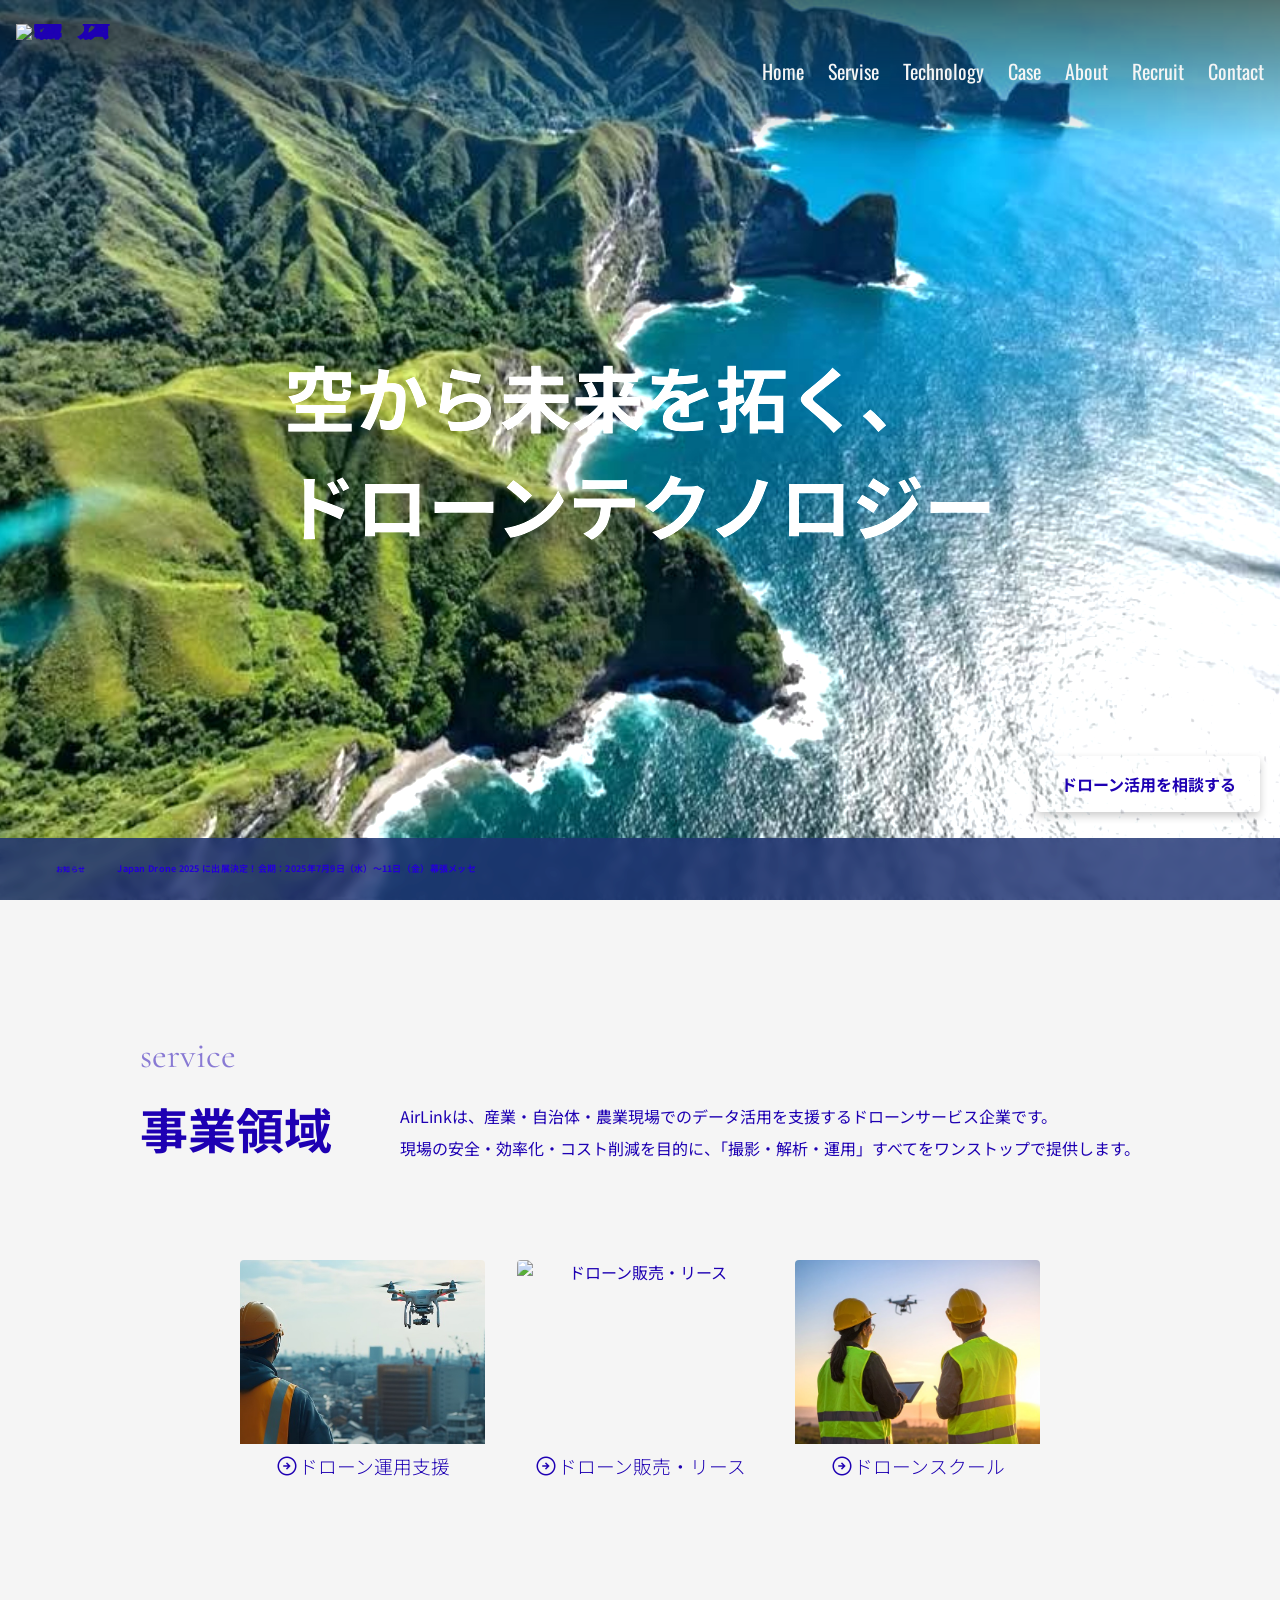
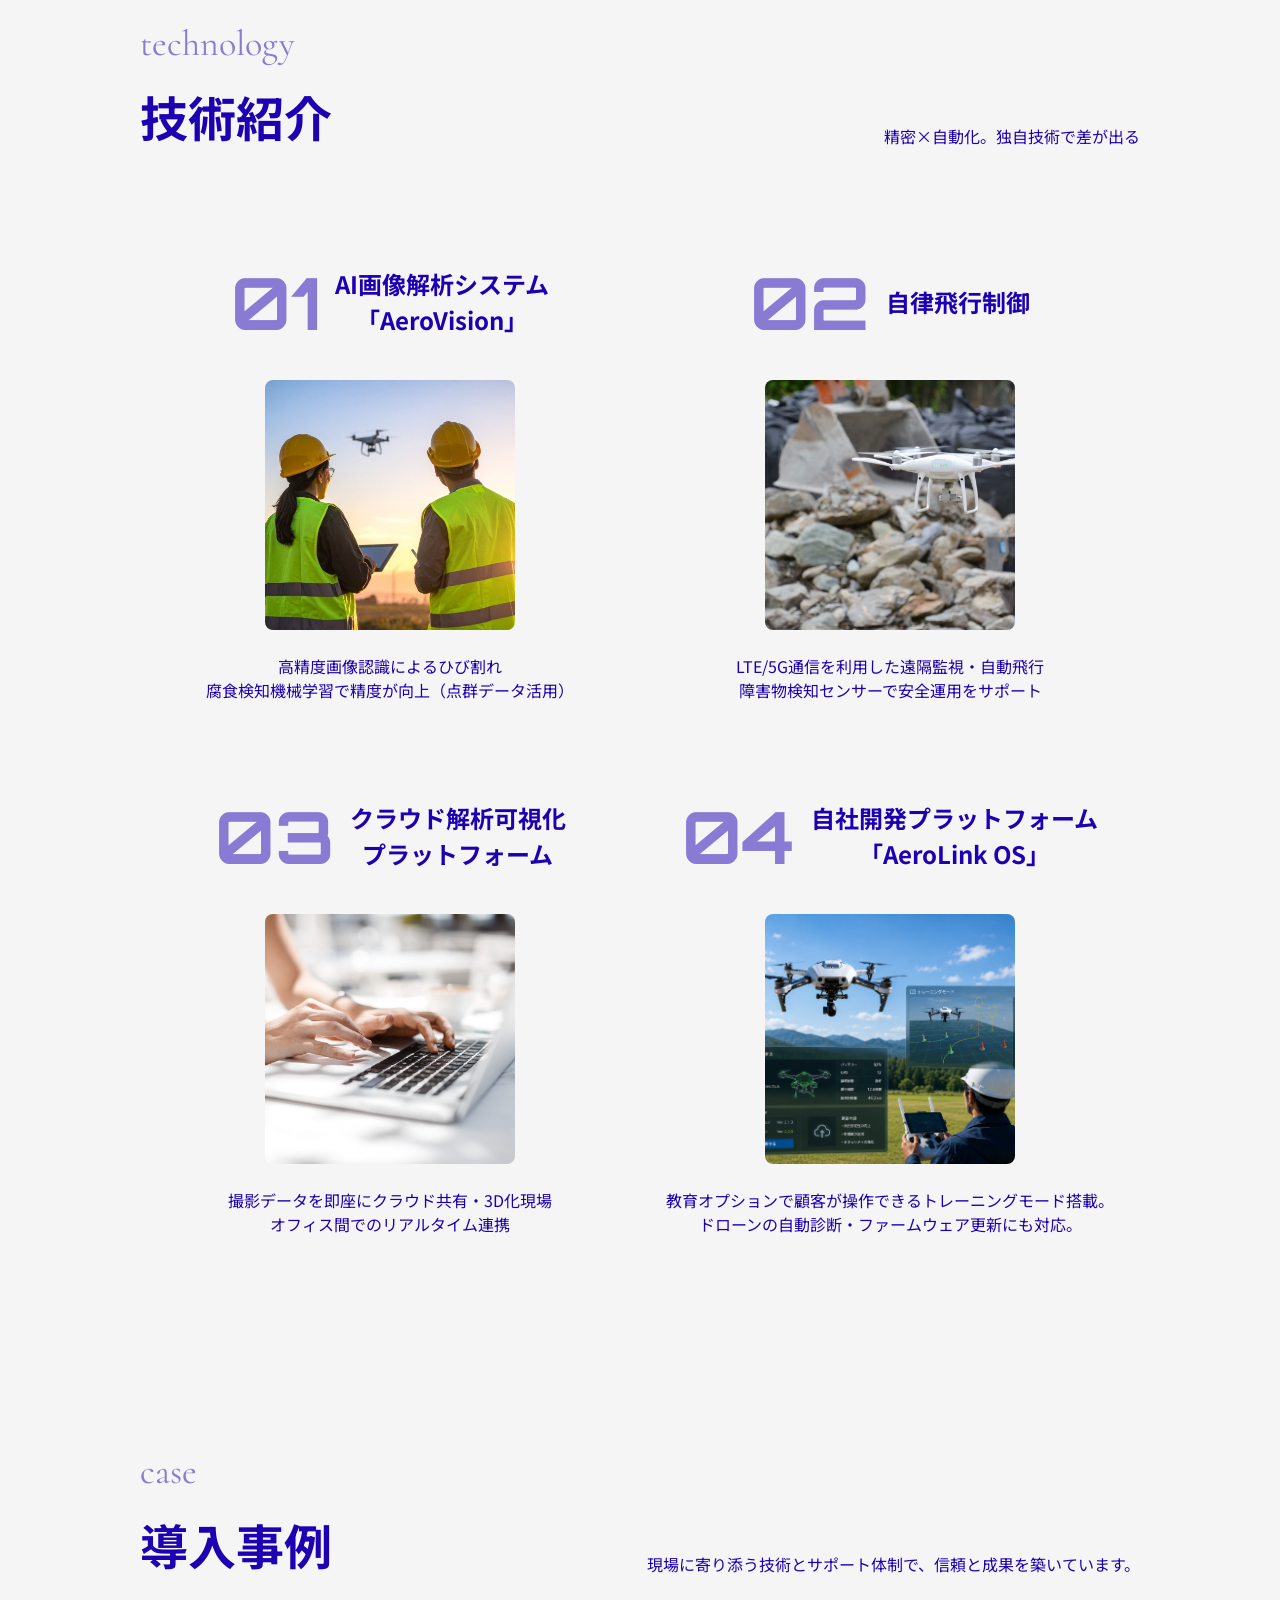
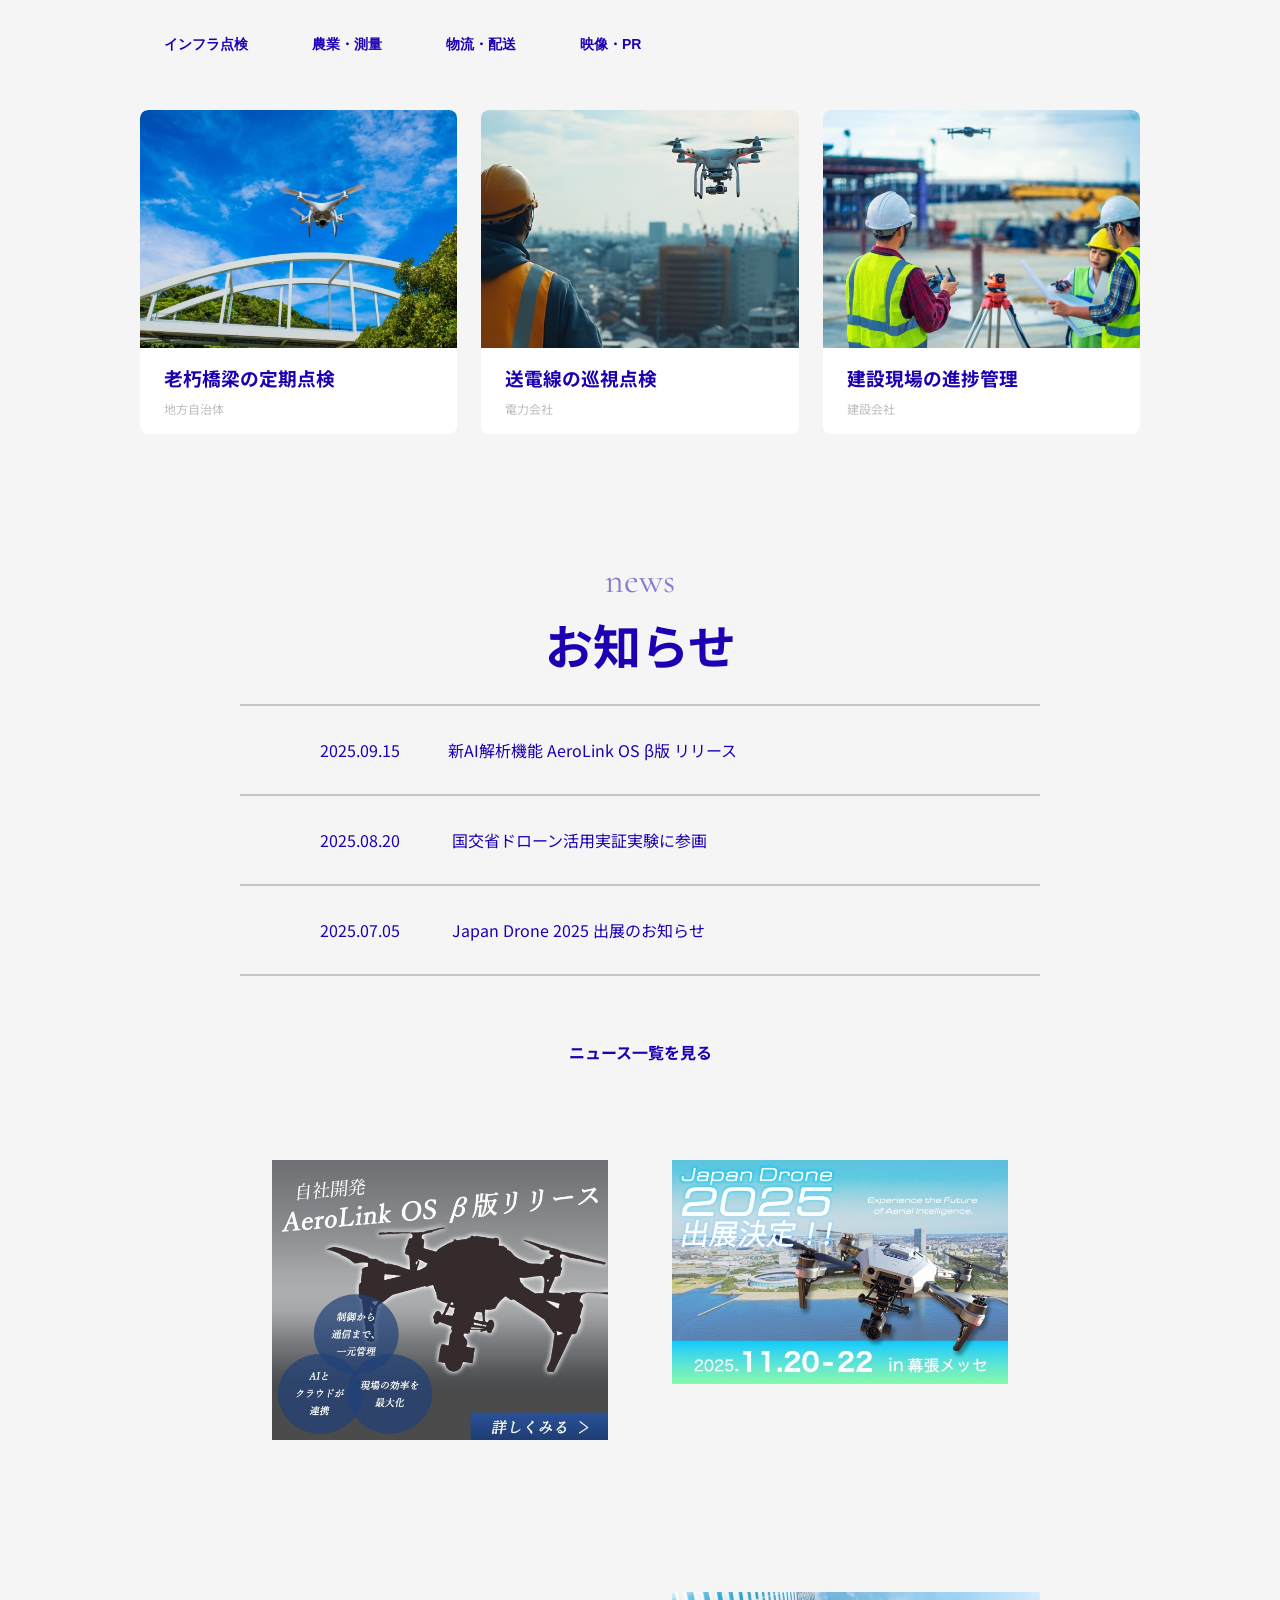
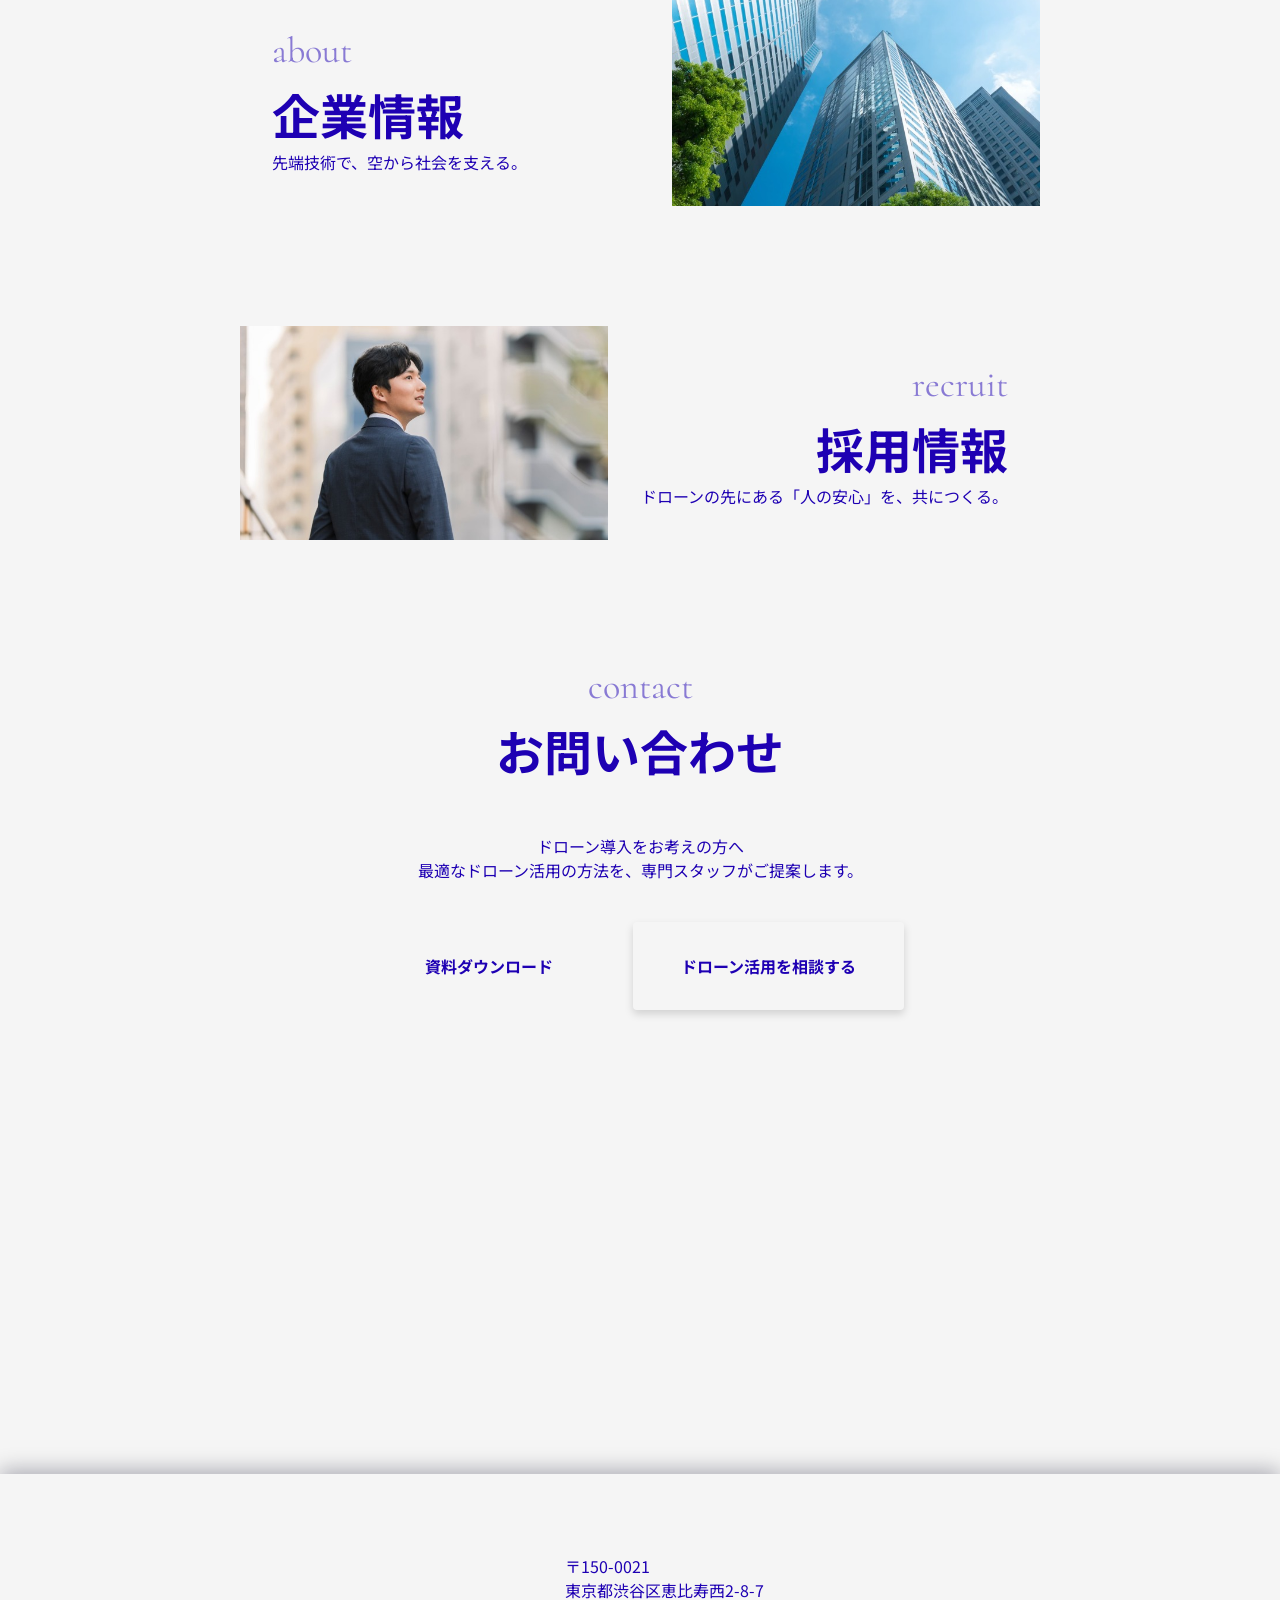
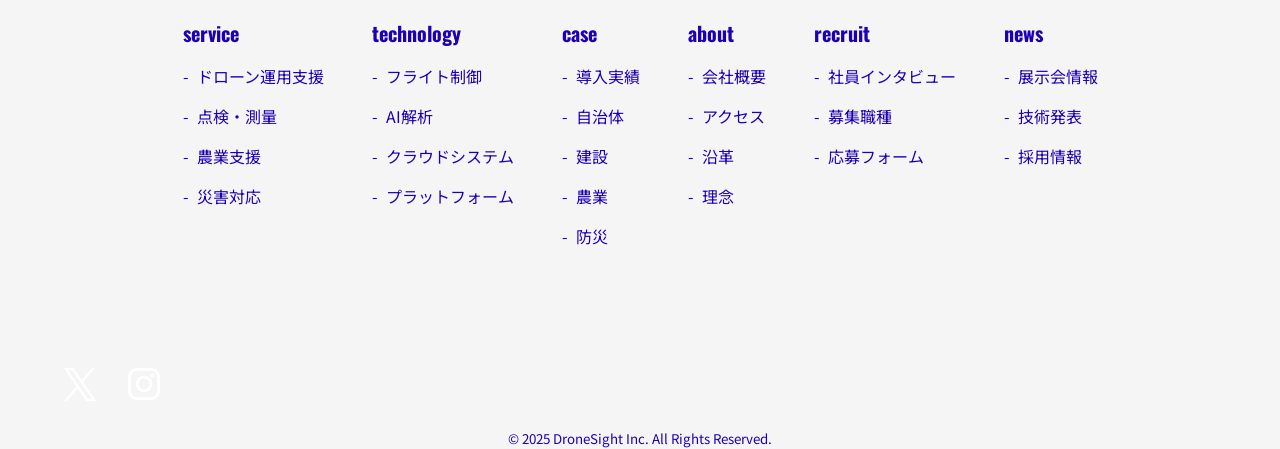
==== commit 7caf48cf: "ヒーロー動画を軽量化しポスター画像を追加（18.8MB→2.5MB） - fv.mp4 を 720p / 2.5Mbps で再エンコードし音声トラックを削除、faststart 化 - 読み込み中に表" ====
--- a/index.html
+++ b/index.html
@@ -11,10 +11,10 @@
 
     <title>株式会社エアリンクテクノロジーズ</title>
     <meta name="description" content="エアリンクテクノロジーズは、産業向けドローンシステムとAI解析技術を駆使し、測量・点検・物流分野で高精度・高効率のソリューションを提供する技術企業です。">
+    <link rel="preload" as="image" href="./images/fv-poster.jpg" fetchpriority="high">
     <link rel="stylesheet" href="./css/reset.css">
     <link rel="stylesheet" href="./css/globals.css">
     <link rel="stylesheet" href="./css/style.css">
-    <link rel="stylesheet" href="./technology.html">
     <!-- google symbols -->
     <link rel="stylesheet"
         href="https://fonts.googleapis.com/css2?family=Material+Symbols+Outlined:opsz,wght,FILL,GRAD@20..48,100..700,0..1,-50..200" />
@@ -75,7 +75,8 @@
         <main>
             <a href="#x" class="cta-btn">ドローン活用を相談する</a>
             <div class="hero-visual">
-                <video autoplay muted loop playsinline class="hero-video">
+                <video autoplay muted loop playsinline preload="auto" poster="./images/fv-poster.jpg"
+                    width="1280" height="720" class="hero-video">
                     <source src="./images/fv.mp4" type="video/mp4">
                     あなたのブラウザは動画に対応していません。
                 </video>
--- a/css/style.css
+++ b/css/style.css
@@ -264,7 +264,7 @@
 
 .cta-btn {
     position: fixed;
-    bottom: 20px;
+    bottom: 88px;
     right: 20px;
     background-color: var(--color-cta);
     color: var(--color-white);
@@ -330,9 +330,14 @@
 }
 
 header {
-    position: absolute;
-    z-index: 1;
+    position: fixed;
+    z-index: 100;
     background: linear-gradient(to bottom, rgba(0, 0, 0, 0.55) 0%, transparent 100%);
+    transition: background 0.3s;
+}
+
+header.scrolled {
+    background: var(--color-navy);
 }
 
 
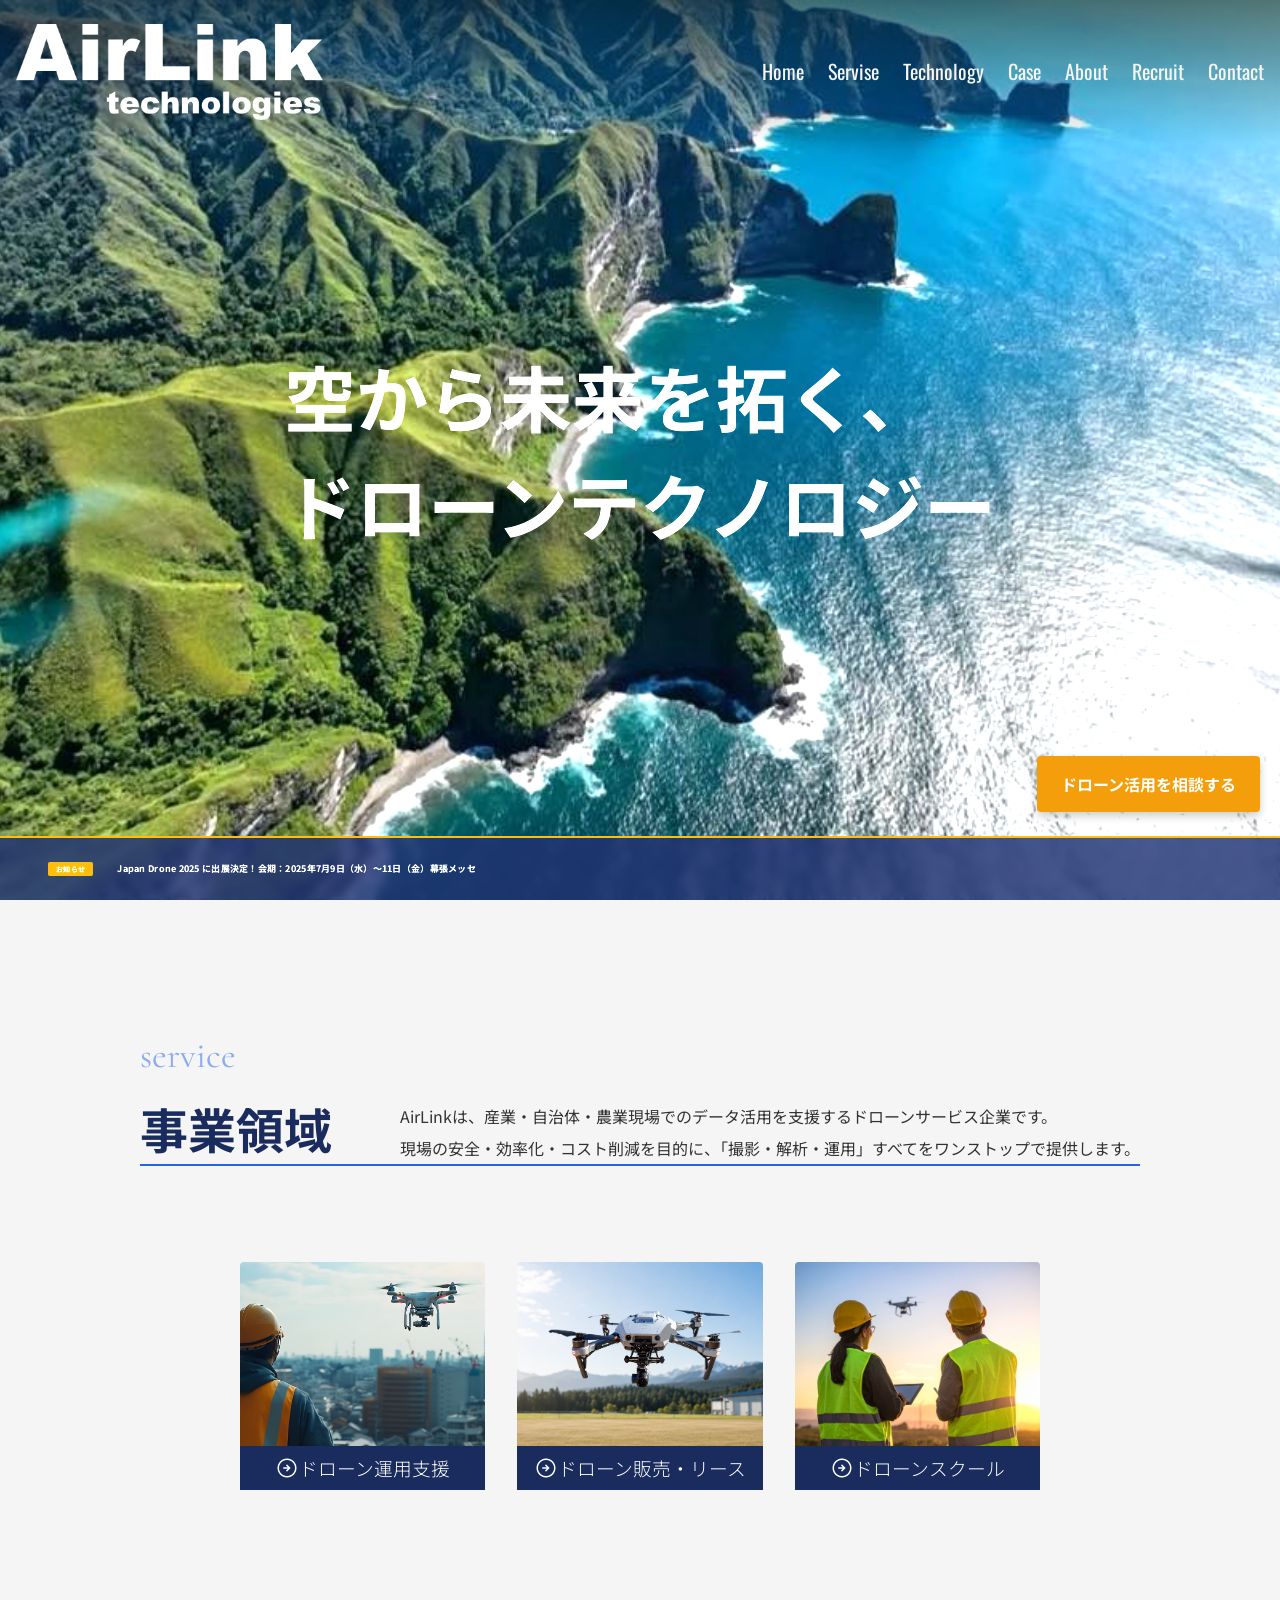
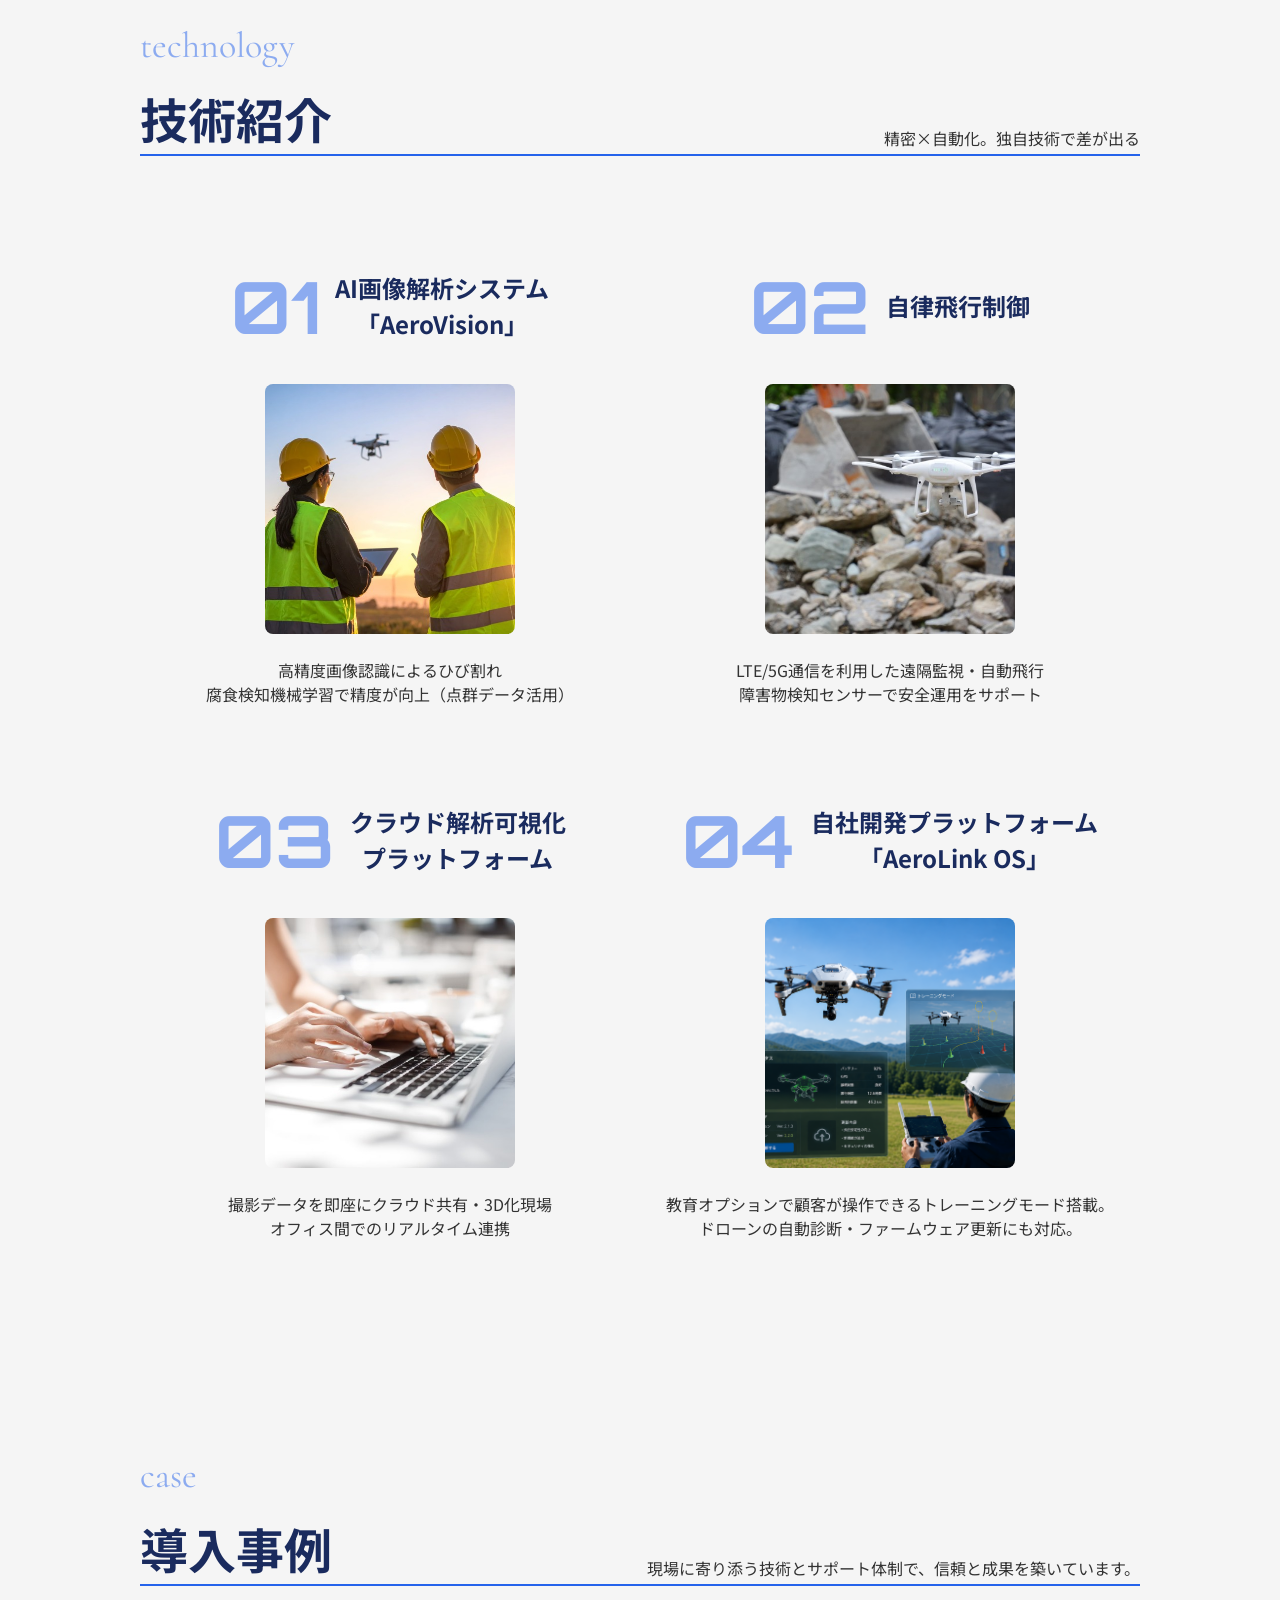
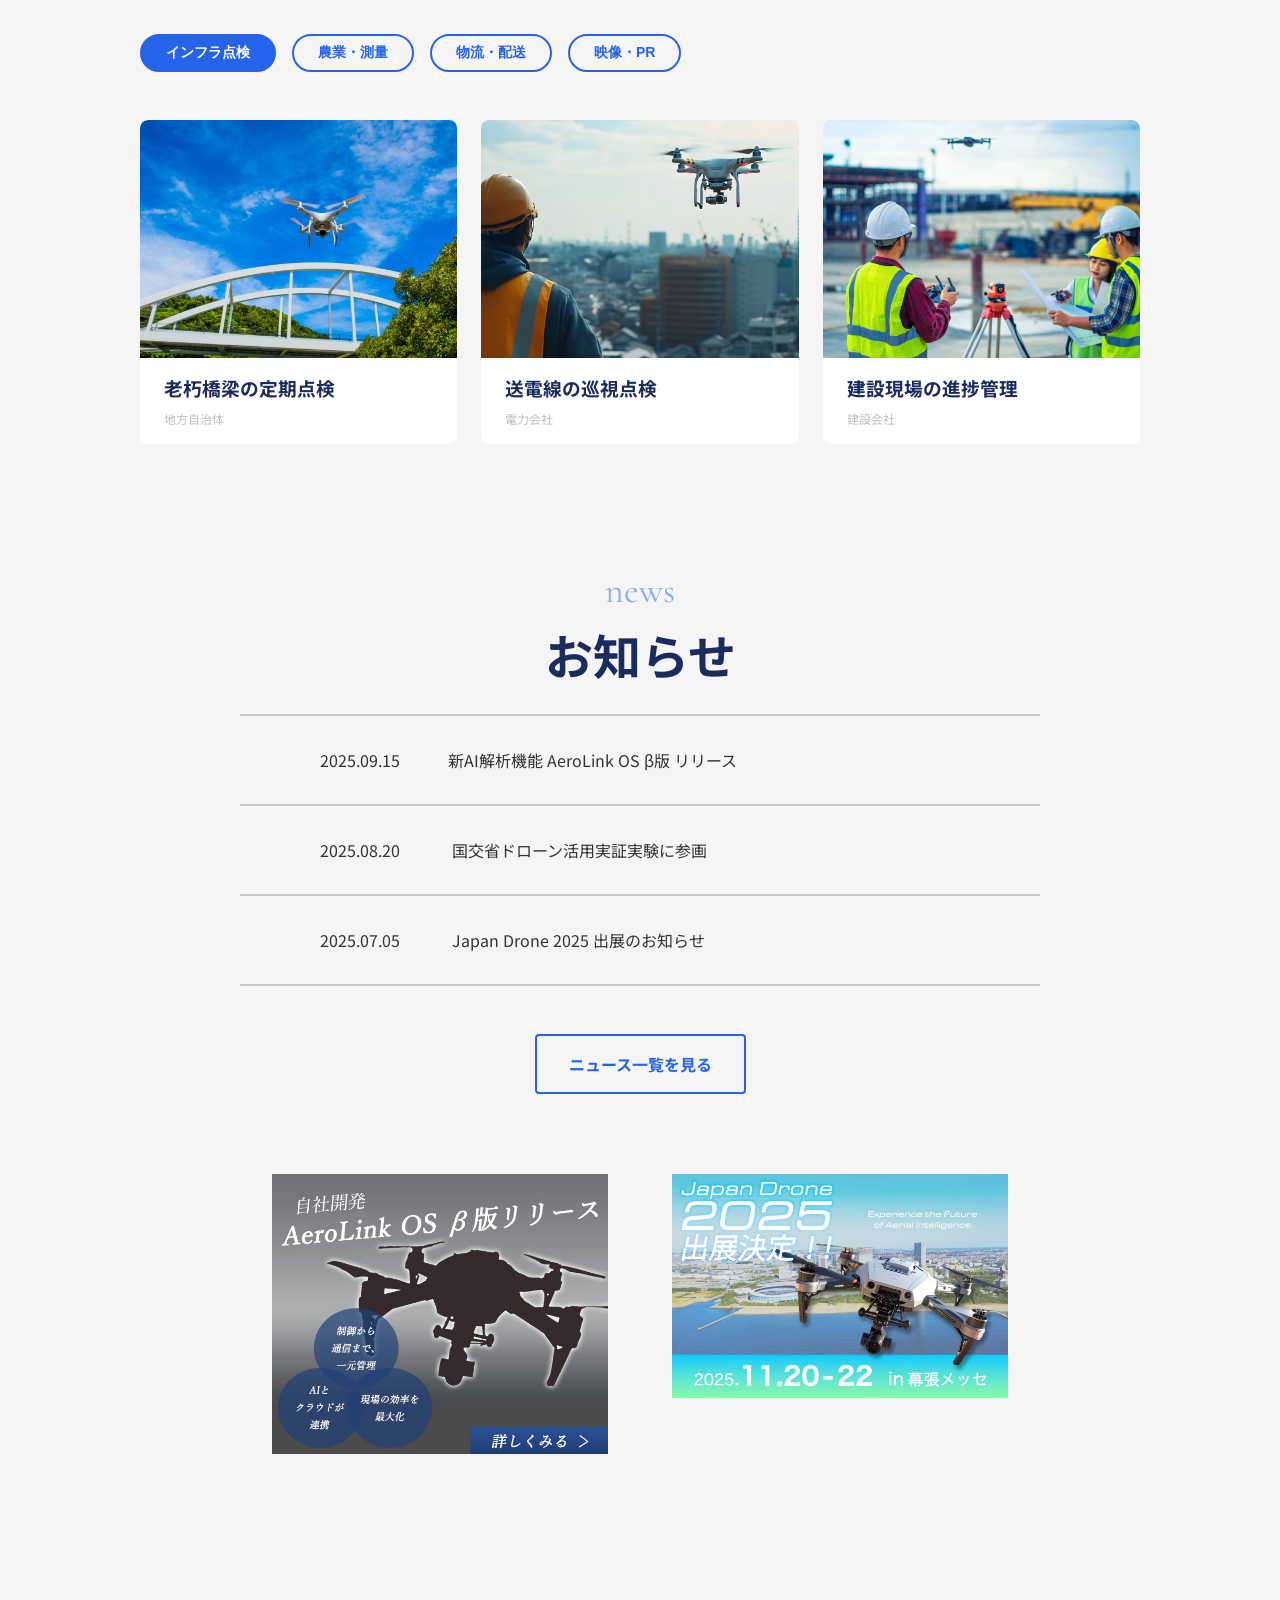
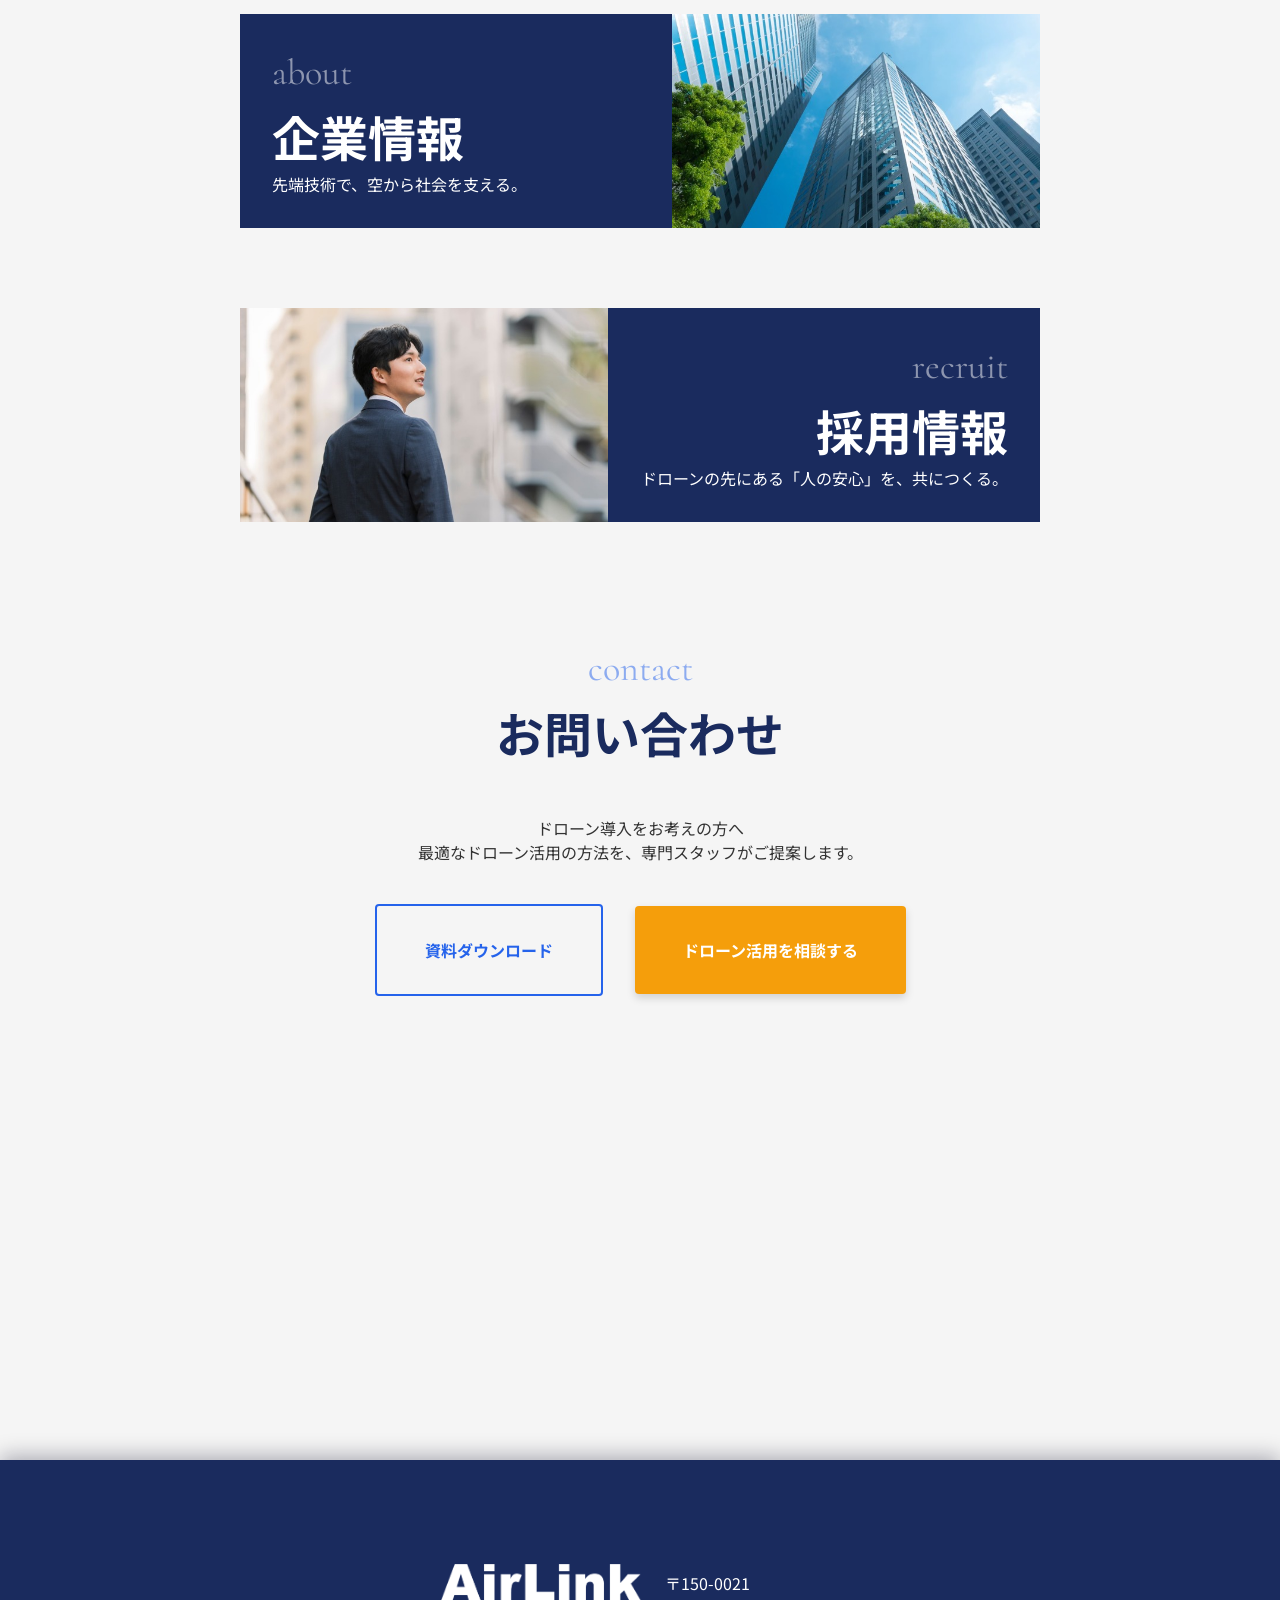
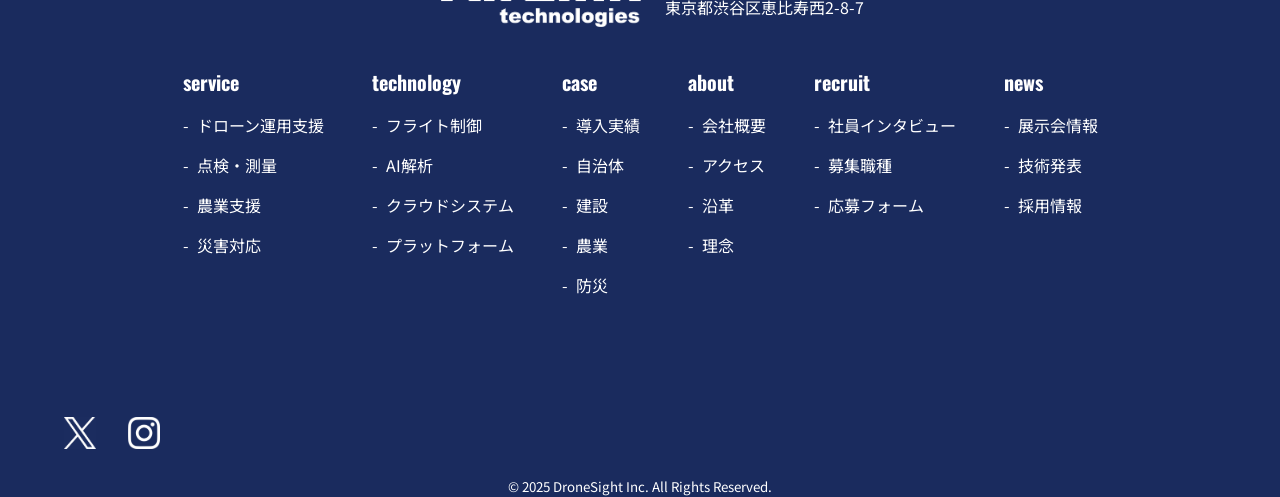
==== commit 567f7076: "CSS/JS の読み込みにバージョンクエリを付与（キャッシュ対策） GitHub Pages は CSS/JS を cache-control: max-age=600 で返すため、 更新直後は古い " ====
--- a/index.html
+++ b/index.html
@@ -12,9 +12,9 @@
     <title>株式会社エアリンクテクノロジーズ</title>
     <meta name="description" content="エアリンクテクノロジーズは、産業向けドローンシステムとAI解析技術を駆使し、測量・点検・物流分野で高精度・高効率のソリューションを提供する技術企業です。">
     <link rel="preload" as="image" href="./images/fv-poster.jpg" fetchpriority="high">
-    <link rel="stylesheet" href="./css/reset.css">
-    <link rel="stylesheet" href="./css/globals.css">
-    <link rel="stylesheet" href="./css/style.css">
+    <link rel="stylesheet" href="./css/reset.css?v=20260918">
+    <link rel="stylesheet" href="./css/globals.css?v=20260918">
+    <link rel="stylesheet" href="./css/style.css?v=20260918">
     <!-- google symbols -->
     <link rel="stylesheet"
         href="https://fonts.googleapis.com/css2?family=Material+Symbols+Outlined:opsz,wght,FILL,GRAD@20..48,100..700,0..1,-50..200" />
@@ -542,7 +542,7 @@
         <p class="small"><small>© 2025 DroneSight Inc. All Rights Reserved.</small></p>
     </footer>
      <script src="js/jquery-3.7.1.min.js"></script>
-    <script src="./js/main.js"></script>
+    <script src="./js/main.js?v=20260918"></script>
     <script src="./js/libs/particles.min.js"></script>
     <script src="js/script.js"></script>
 </body>
--- a/css/globals.css
+++ b/css/globals.css
@@ -165,8 +165,8 @@
 
   /* Theme Colors (HEX) */
   --theme-color-primary: #1e00b3;
-  --theme-color-secondary: #4931ff;
-  --theme-color-tertiary: #00e0ff;
+  --theme-color-secondary: #0a10b6;
+  --theme-color-tertiary: #2047e7b3;
   --theme-color-gradient: 
   var(--theme-color-primary) 0%, 
   var(--theme-color-secondary) 50%, 
@@ -234,6 +234,16 @@
   --theme-color-blue-shadow: 0 0 20px var(--theme-color-blue-primary),
     inset 0 0 20px var(--blue-transparent-20);
 
+  /* Design Token — 配色改善 */
+  --color-navy:       #1a2b5e;
+  --color-blue:       #2563eb;
+  --color-blue-light: #eff4ff;
+  --color-text:       #333333;
+  --color-text-sub:   #666666;
+  --color-cta:        #f59e0b;
+  --color-cta-hover:  #d97706;
+  --color-white:      #ffffff;
+
   /* === Semantic Colors === */
 
   /* Theme Semantic Colors */
@@ -292,6 +302,7 @@
 }
 
 body {
+  position: relative;
   max-width: 100%;
   font-family: var(--font-gothic-ja);
   font-size: var(--font-size-default);
@@ -314,7 +325,11 @@
 h4,
 h5,
 h6 {
-  color: var(--theme-color-fg);
+  color: var(--color-navy);
+}
+
+p {
+  color: var(--color-text);
 }
 
 a {
--- a/css/style.css
+++ b/css/style.css
@@ -195,7 +195,7 @@
     width: 100%;
     height: 100%;
     z-index: -1;
-    /* 背景にする */
+    /* 背景にする（fixed にしないと canvas がページ全高になり描画が破綻する） */
     pointer-events: none;
     /* 背景をクリックできなくする */
 }
@@ -711,6 +711,7 @@
 
 .banner-wrap .section-inner {
     display: flex;
+    margin-bottom: var(--spacing-16);
 }
 
 .banner-wrap .section-inner.size-m p {
@@ -723,8 +724,8 @@
 
 
 /* 企業情報、採用情報ここから */
-.about-list, .recruit-list {
-    margin-top: var(--spacing-15);
+.recruit-list {
+    margin-top: var(--spacing-10);
 
 }
 
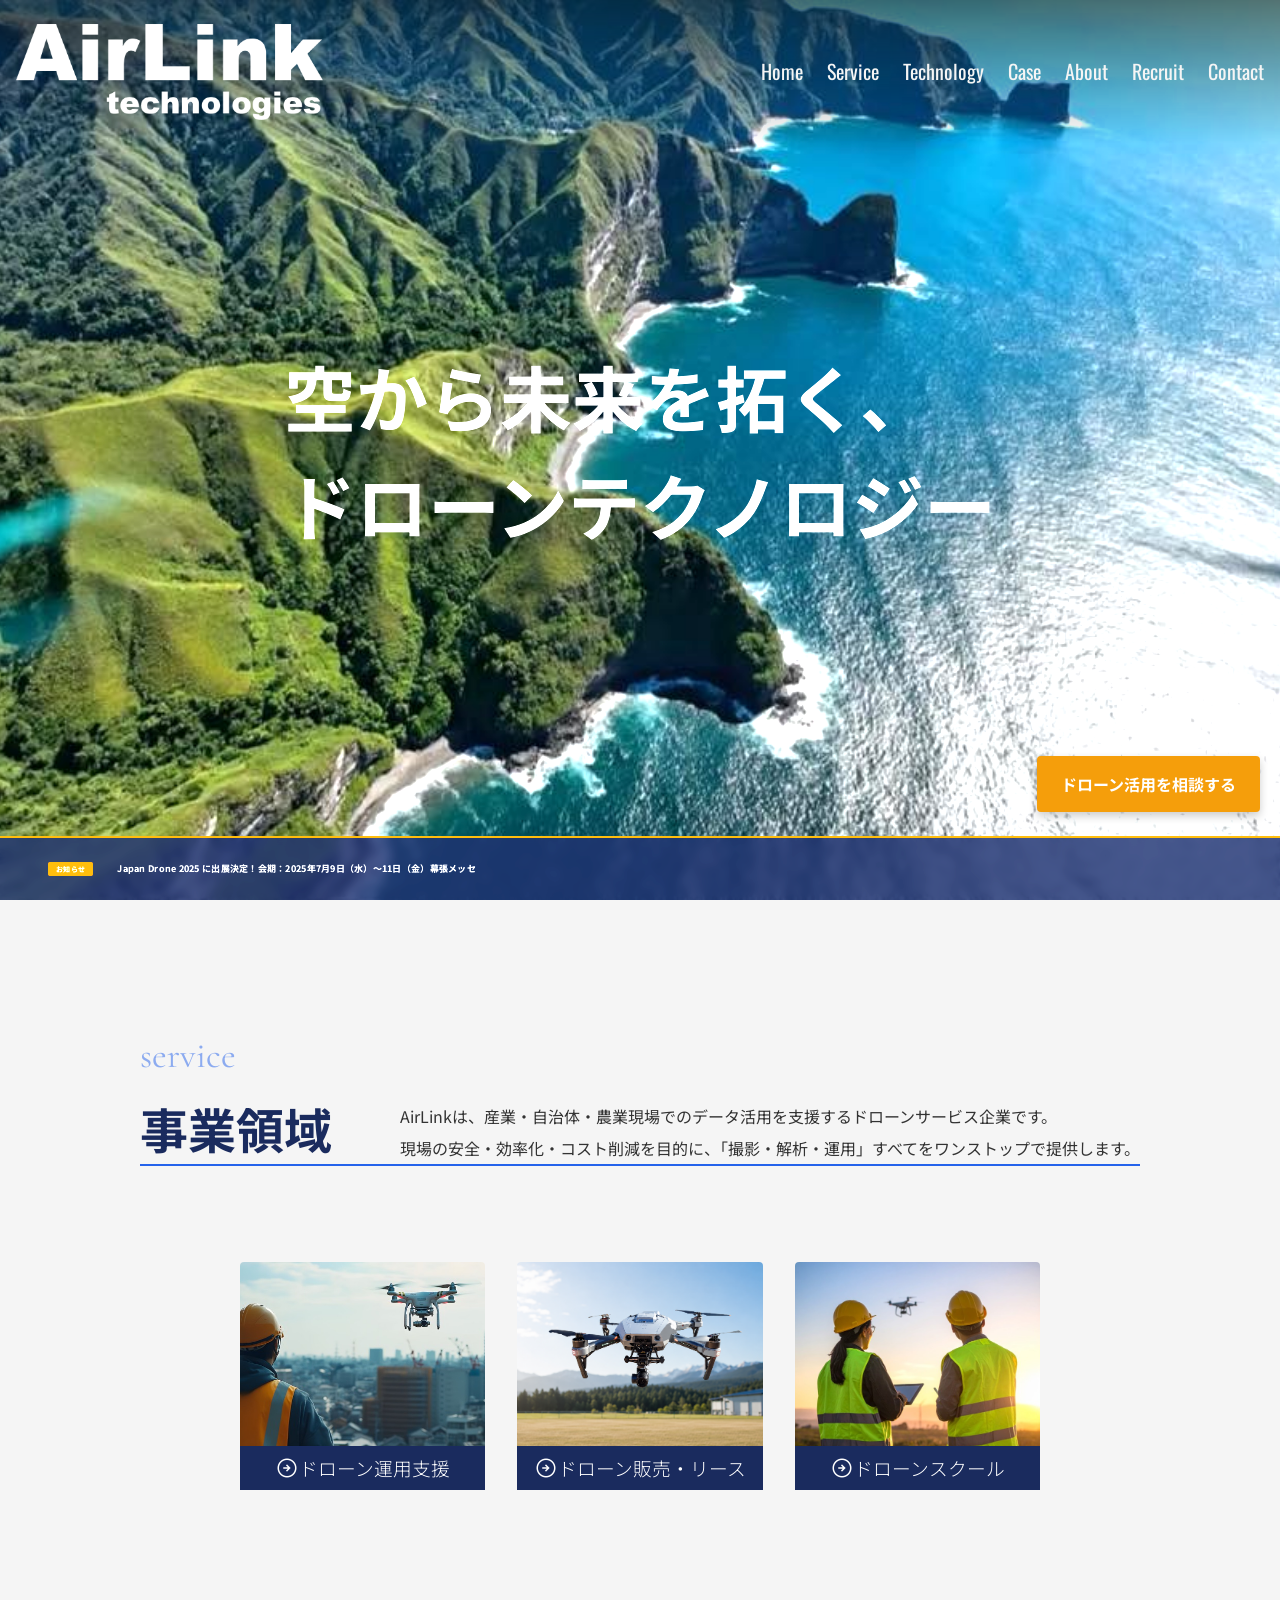
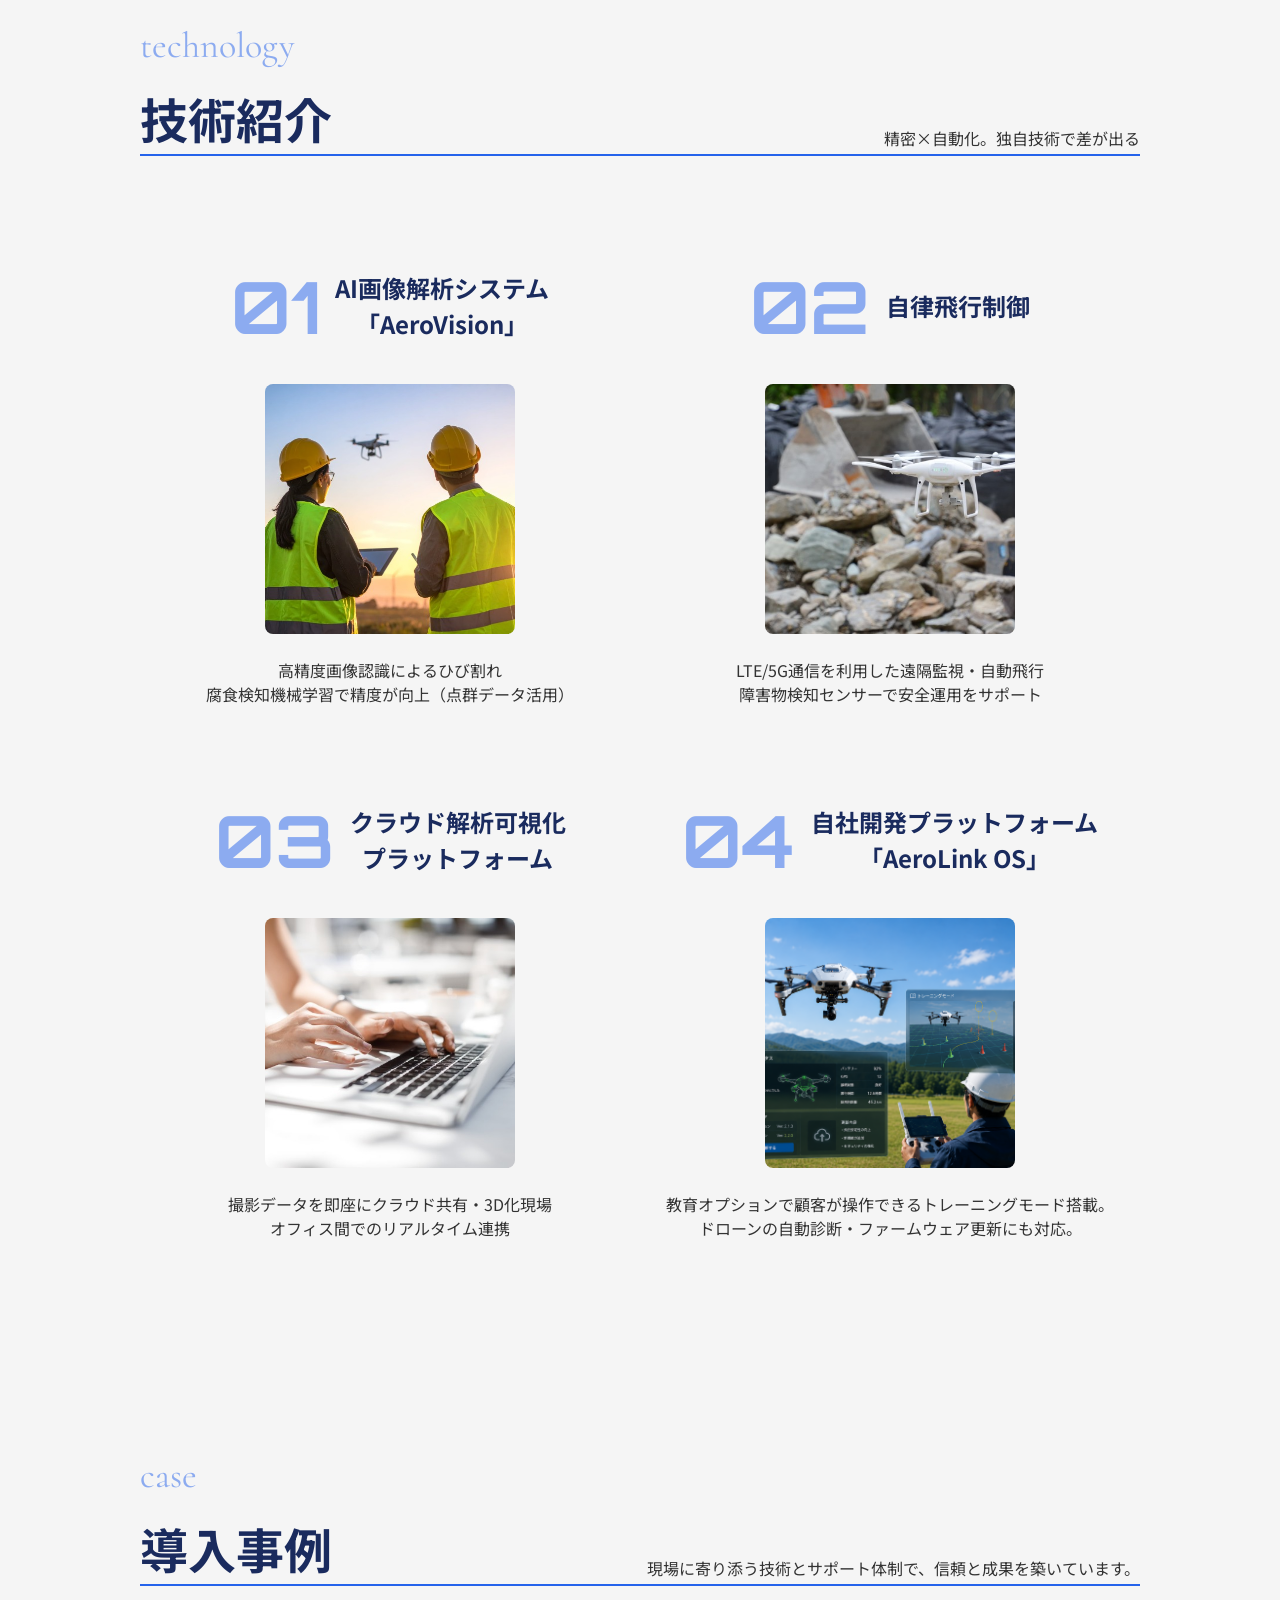
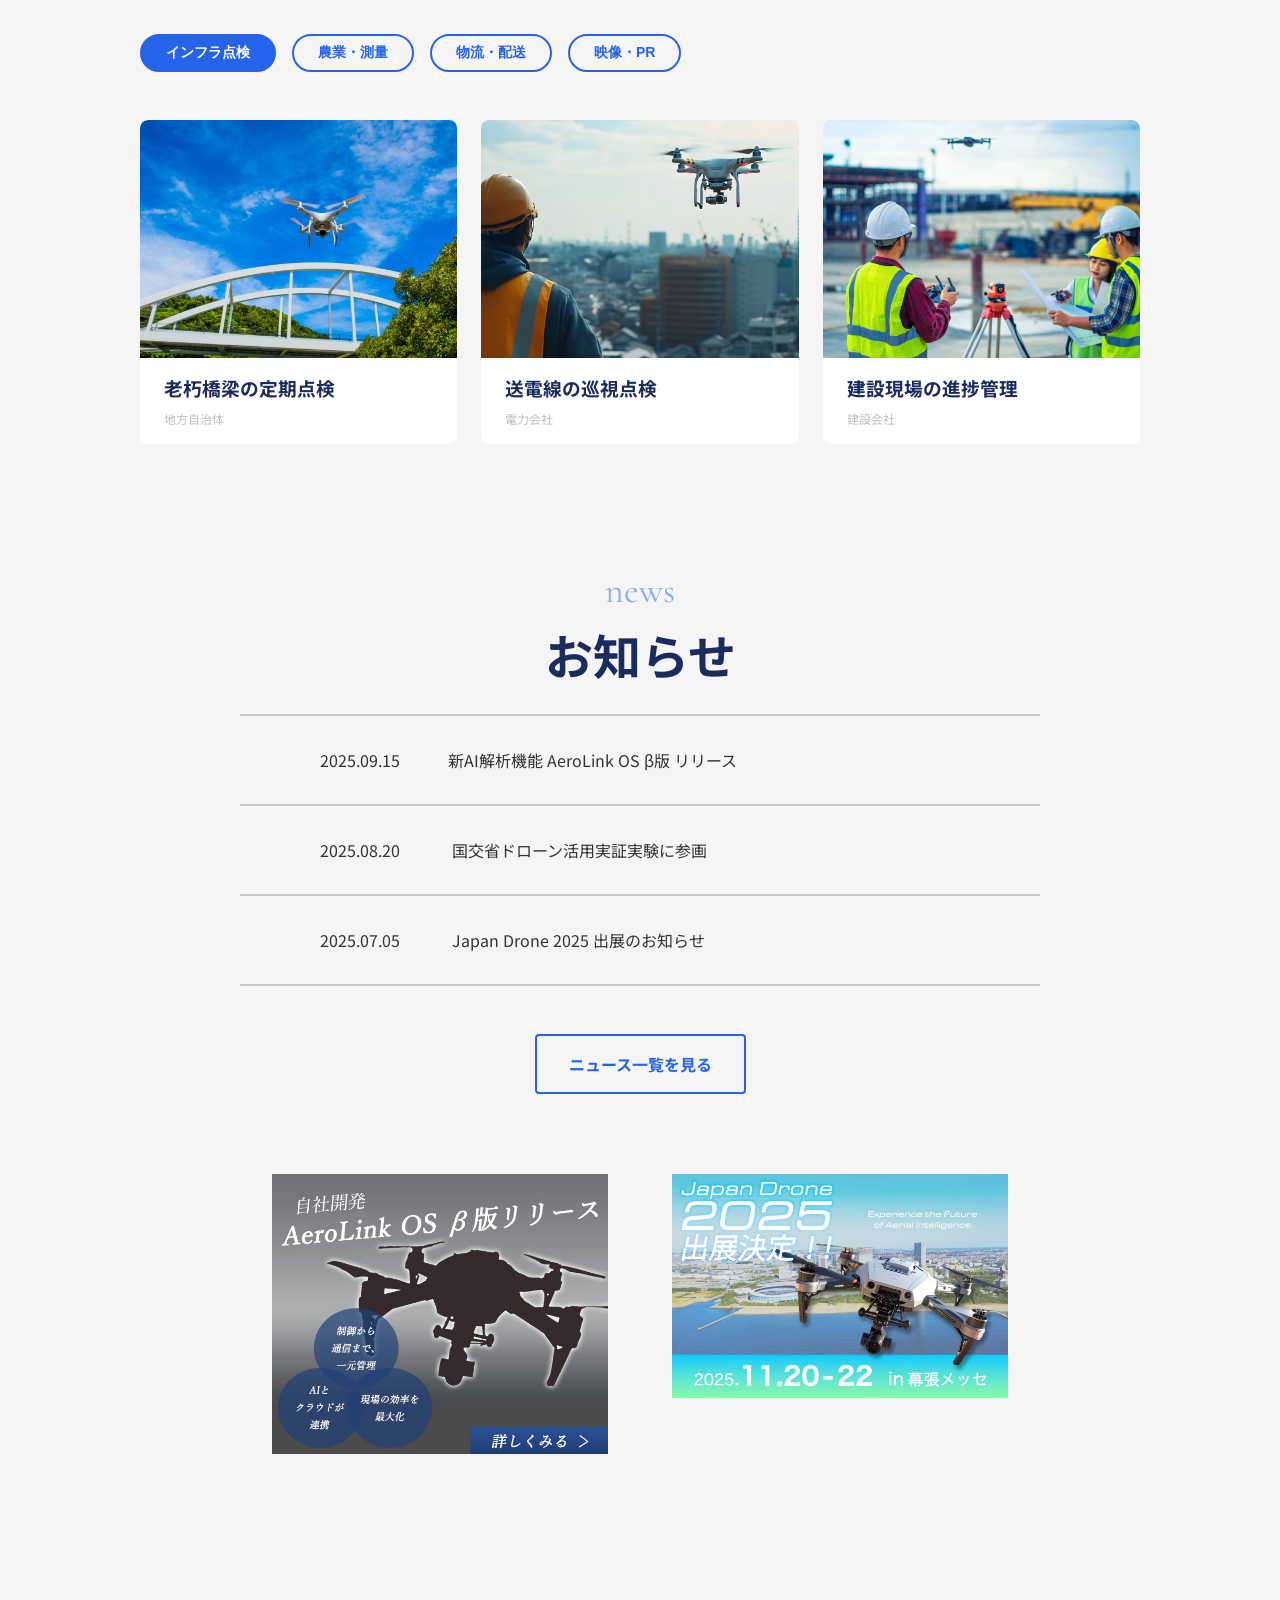
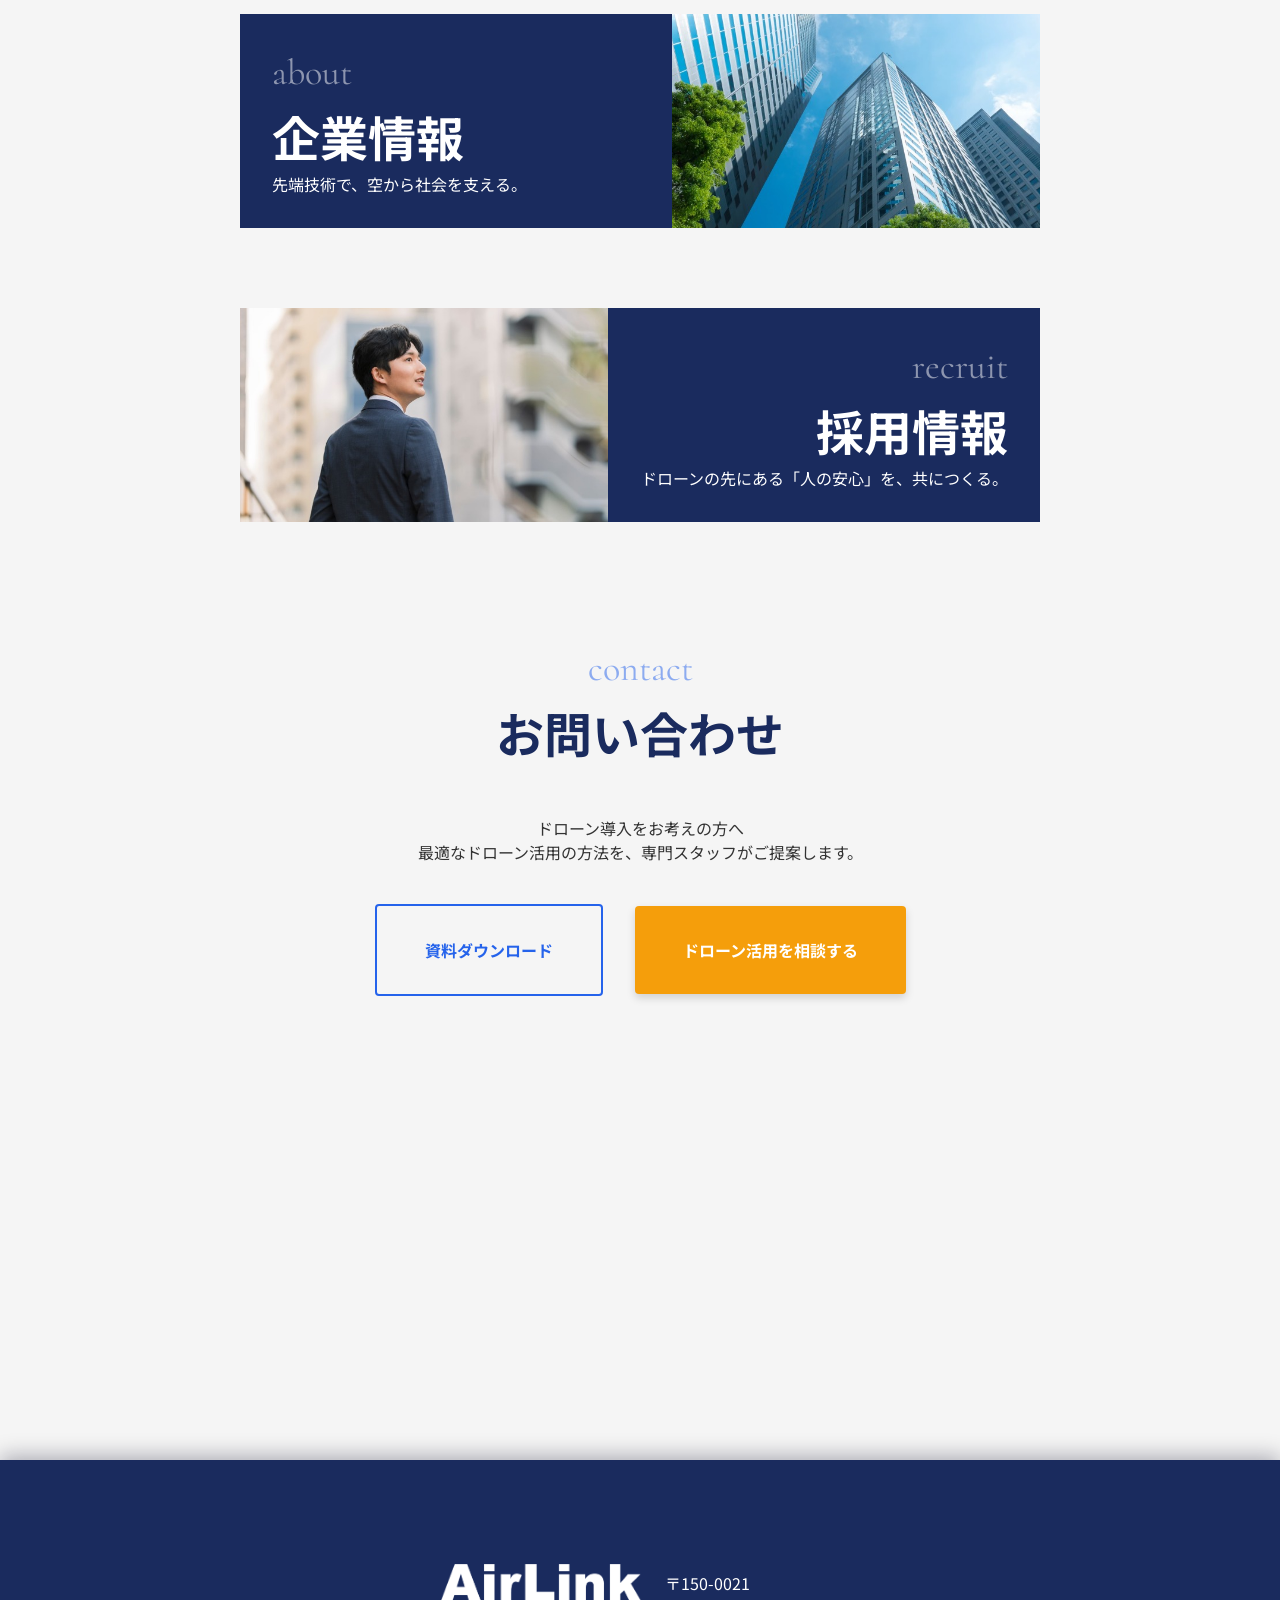
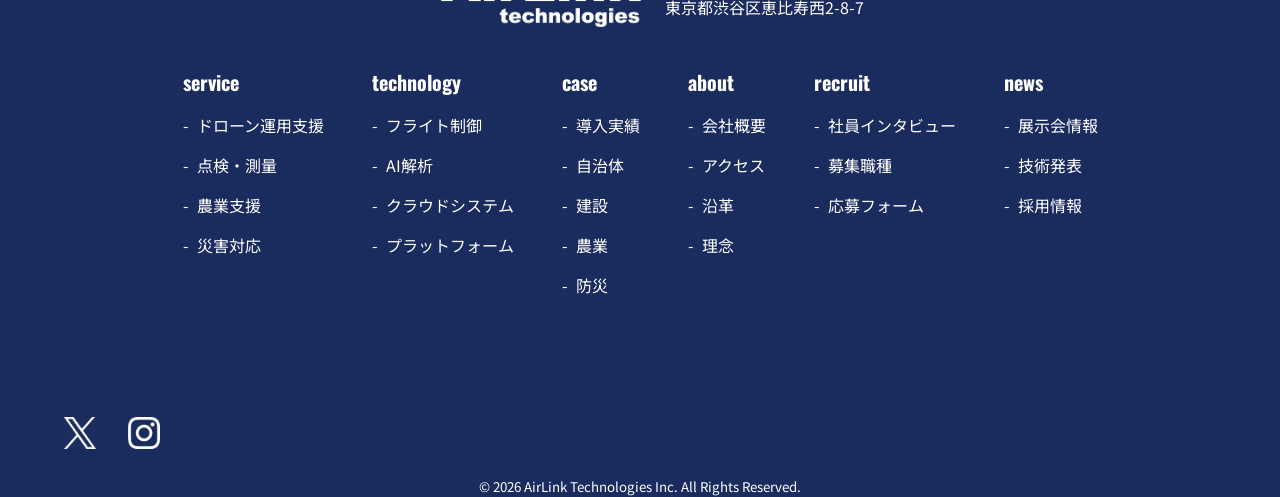
==== commit 3b1fb19a: "ナビの誤字とコピーライトの社名を修正 Co-Authored-By: Claude Opus 5.5 <noreply@anthropic.com>" ====
--- a/index.html
+++ b/index.html
@@ -46,8 +46,8 @@
                 <ul>
                     <!-- メニューの中身 -->
                     <li><a class="link" href="./index.html">Home</a></li>
-                    <li><a class="link" href="#p2">Servise</a></li>
-                    <li><a class="link" href="./technology.html">Technoogy</a></li>
+                    <li><a class="link" href="#p2">Service</a></li>
+                    <li><a class="link" href="./technology.html">Technology</a></li>
                     <li><a class="link" href="#p4">Case</a></li>
                     <li><a class="link" href="#p5">About</a></li>
                     <li><a class="link" href="#p6">Recruit</a></li>
@@ -62,7 +62,7 @@
             <nav class="menu-list">
                 <ul>
                     <li><a href="./index.html" class="underline">Home</a></li>
-                    <li><a href="#x" class="underline">Servise</a></li>
+                    <li><a href="#x" class="underline">Service</a></li>
                     <li><a href="./technology.html" class="underline">Technology</a></li>
                     <li><a href="#x" class="underline">Case</a></li>
                     <li><a href="#x" class="underline">About</a></li>
@@ -539,7 +539,7 @@
             </ul>
         </nav>
 
-        <p class="small"><small>© 2025 DroneSight Inc. All Rights Reserved.</small></p>
+        <p class="small"><small>© 2026 AirLink Technologies Inc. All Rights Reserved.</small></p>
     </footer>
      <script src="js/jquery-3.7.1.min.js"></script>
     <script src="./js/main.js?v=20260918"></script>
